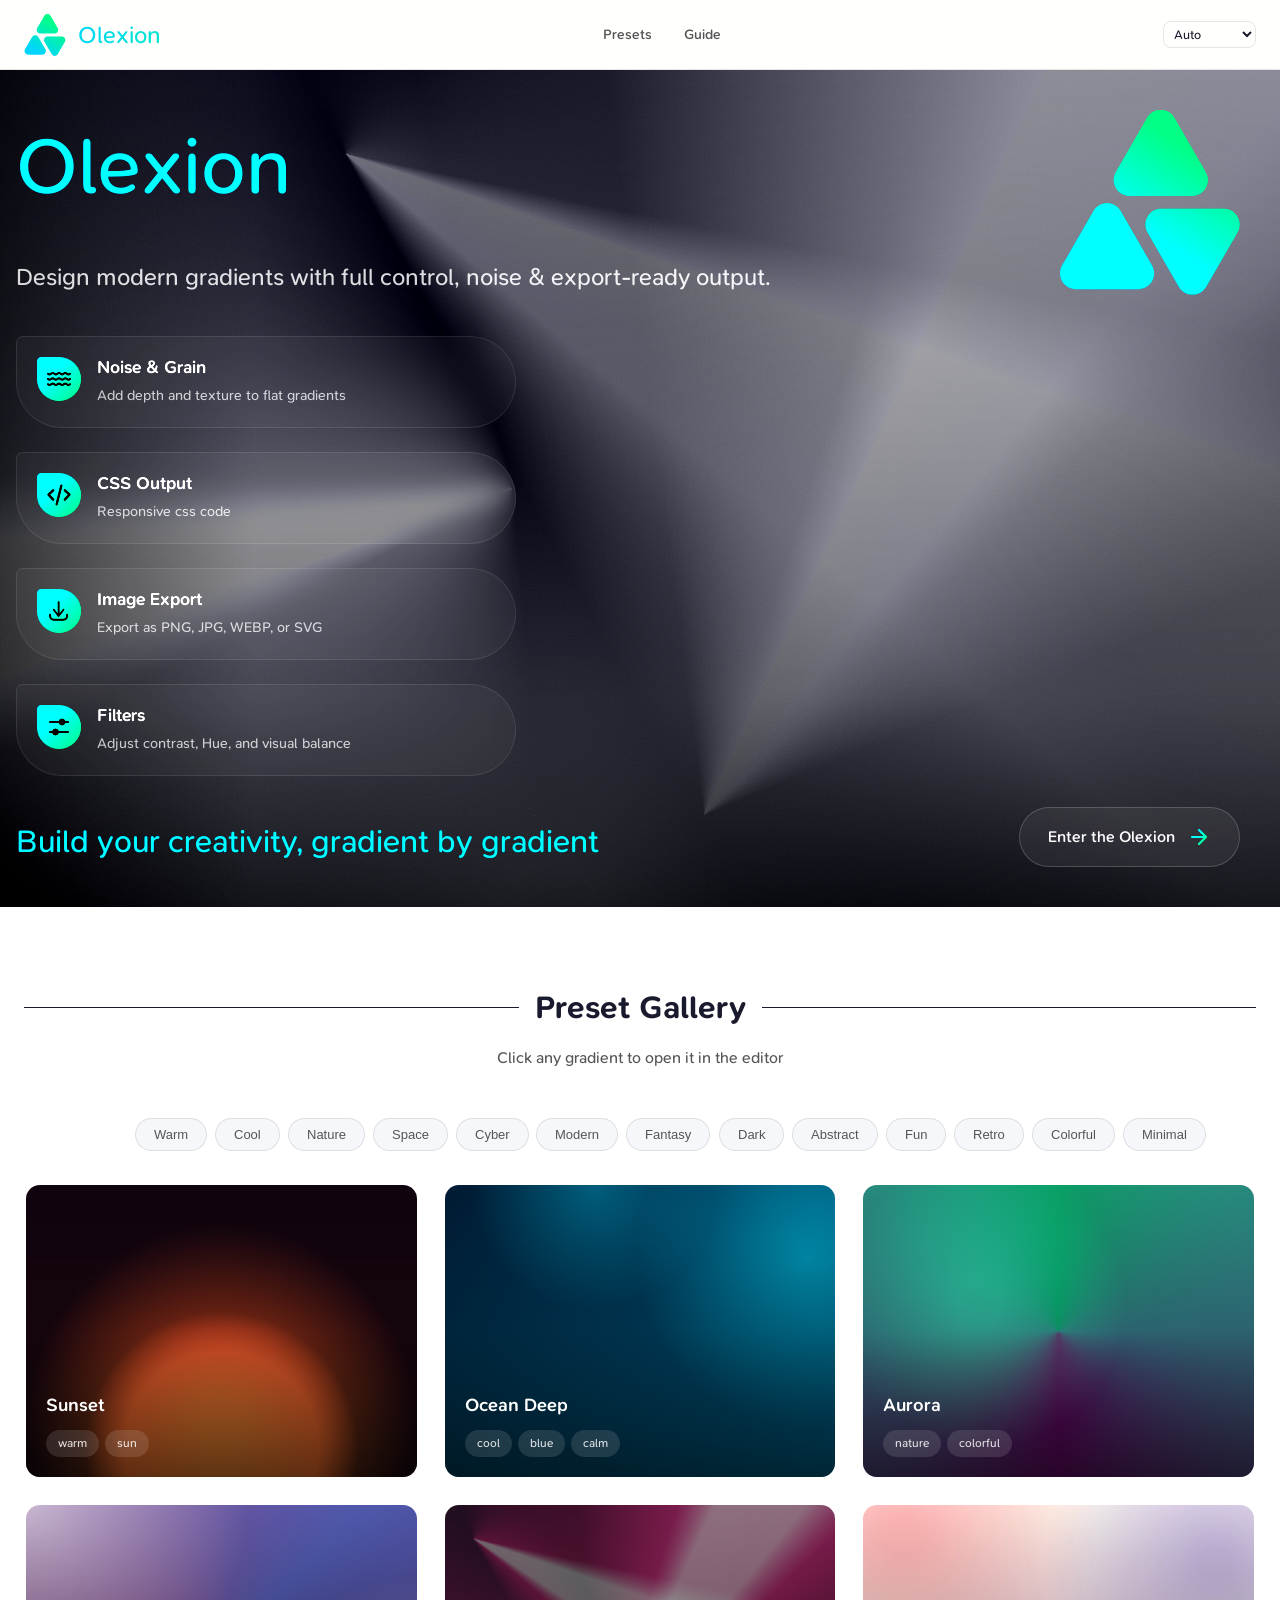
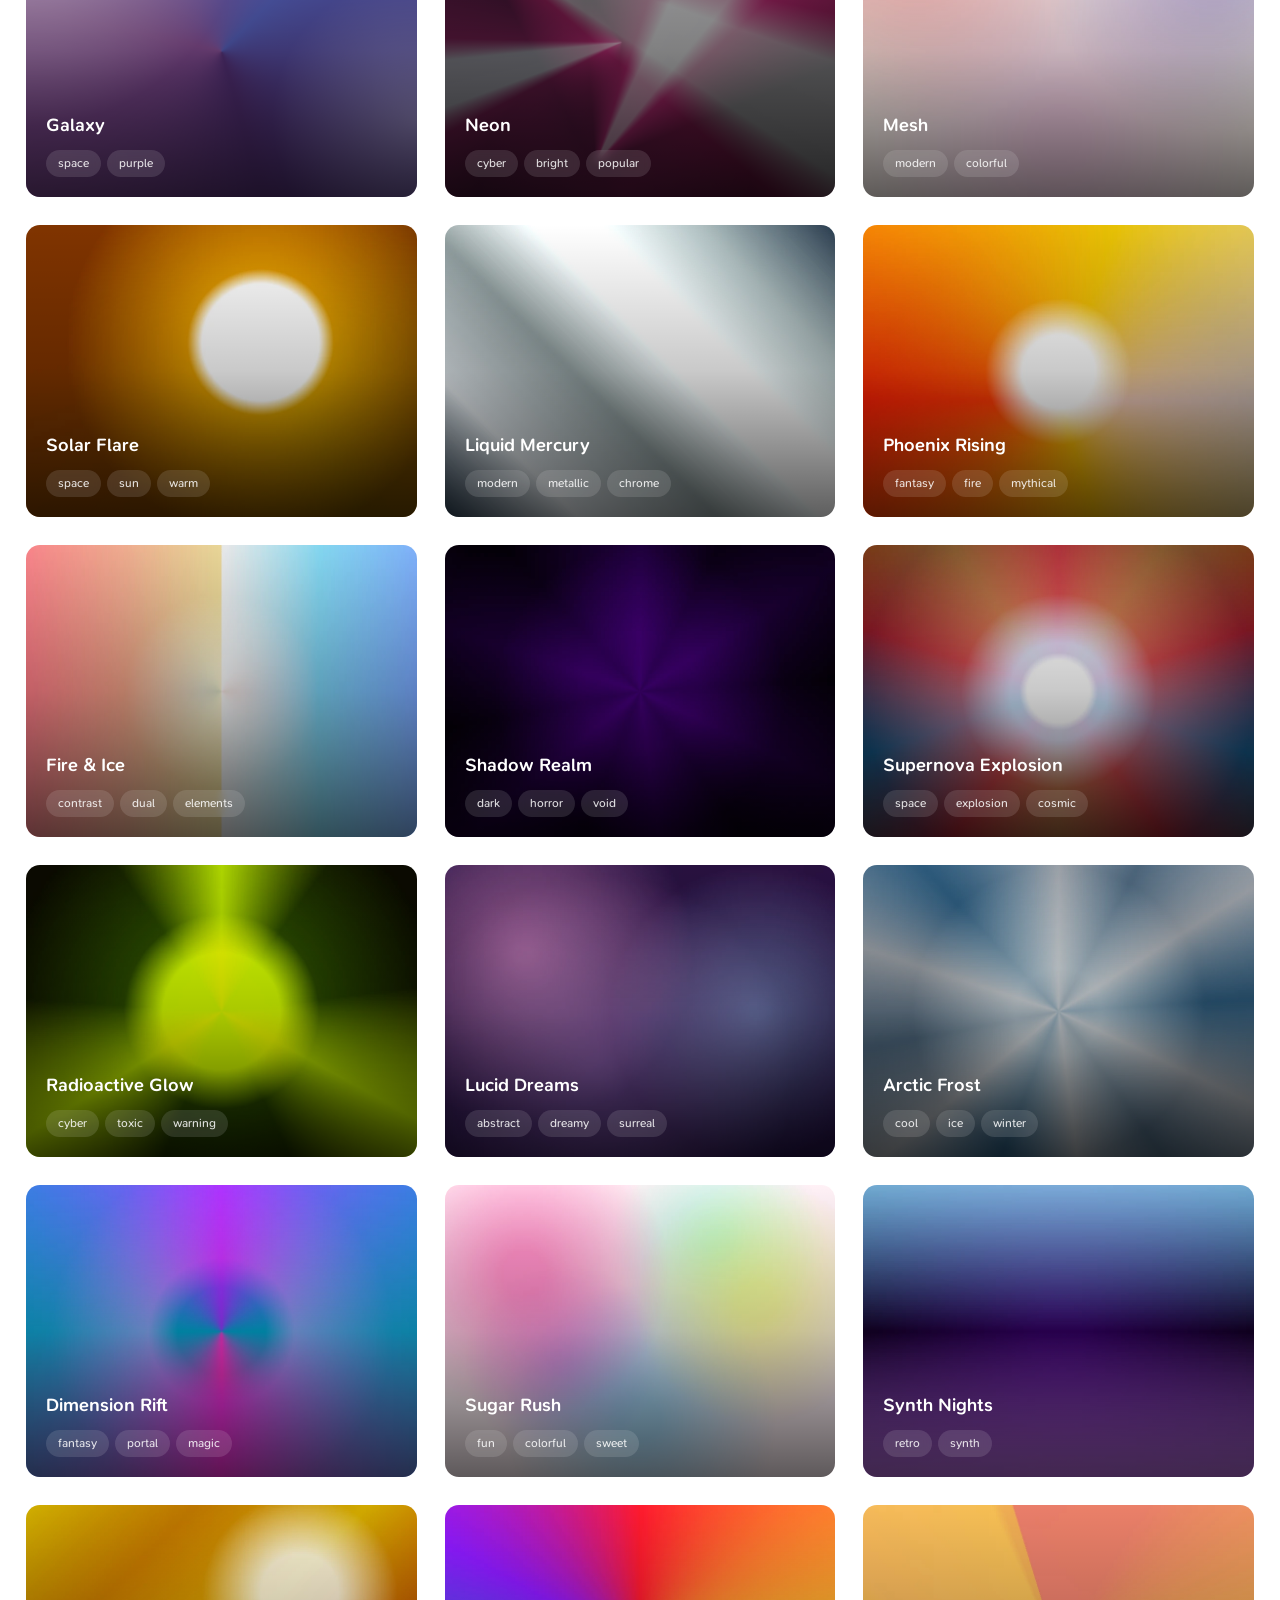
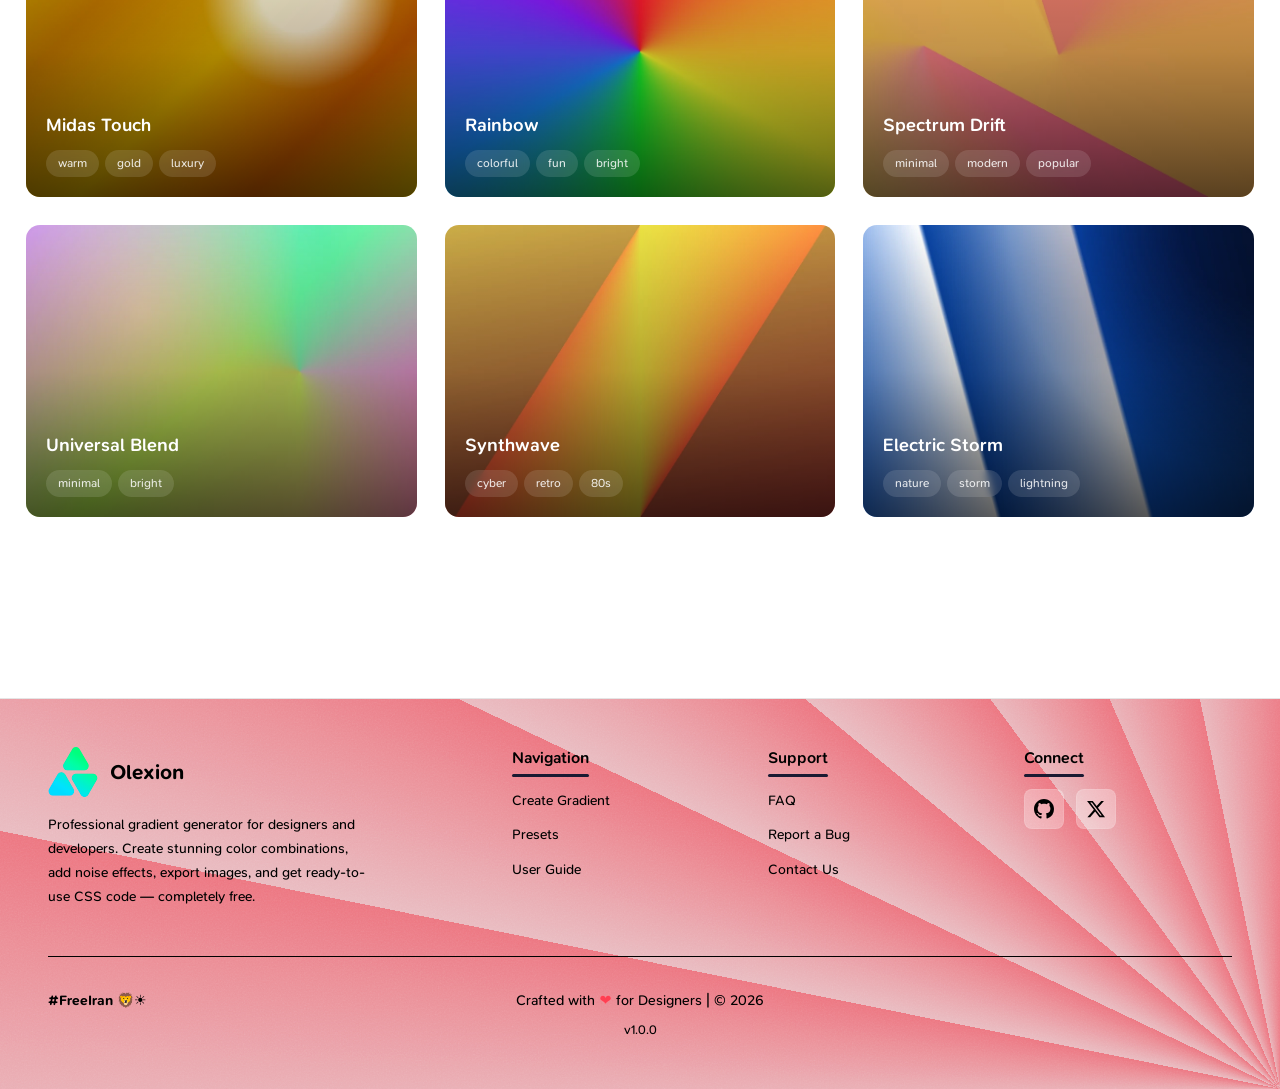
==== index.html @ 5410a249 "inital commit - project setup" ====
<!DOCTYPE html>
<html lang="en">
  <head>
    <meta charset="UTF-8" />
    <meta name="viewport" content="width=device-width, initial-scale=1" />
  
    <!-- Primary Meta -->
    <title>Olexion — Advanced CSS Gradient Generator with Noise & Export</title>
    <meta name="description" content="Create advanced CSS gradients with noise, grain textures and filters. Export to CSS, PNG, JPG or SVG instantly. Free online tool for developers and designers." />
    <meta name="author" content="Olexion" />
    <meta name="robots" content="index, follow, max-image-preview:large" />
    <meta name="application-name" content="Olexion" />
    <meta name="color-scheme" content="dark light" />
    <meta name="referrer" content="strict-origin-when-cross-origin" />
    <meta name="format-detection" content="telephone=no" />
  
    <!-- Canonical -->
    <link rel="canonical" href="https://olexion.com/" />
    <link rel="alternate" hreflang="en" href="https://olexion.com/" />
    <link rel="alternate" hreflang="x-default" href="https://olexion.com/" />
  
    <!-- Open Graph -->
    <meta property="og:type" content="website" />
    <meta property="og:url" content="https://olexion.com/" />
    <meta property="og:title" content="Olexion — Advanced CSS Gradient Generator" />
    <meta property="og:description" content="Generate beautiful gradients with noise and export to CSS or image formats instantly." />
    <meta property="og:image" content="https://olexion.com/og-image.webp" />
    <meta property="og:image:type" content="image/jpeg" />
    <meta property="og:image:width" content="1200" />
    <meta property="og:image:height" content="630" />
    <meta property="og:image:alt" content="Olexion gradient generator preview interface" />
    <meta property="og:site_name" content="Olexion" />
    <meta property="og:locale" content="en_US" />
  
    <!-- Twitter -->
    <meta name="twitter:card" content="summary_large_image" />
    <meta name="twitter:title" content="Olexion — Advanced CSS Gradient Generator" />
    <meta name="twitter:description" content="Free online gradient tool with noise & export options." />
    <meta name="twitter:image" content="https://olexion.com/og-image.webp" />
    <meta name="twitter:image:alt" content="Olexion gradient generator preview interface" />
    <meta name="twitter:site" content="@OlexionHQ" />
    <meta name="twitter:creator" content="@OlexionHQ" />
  
    <!-- Theme / PWA -->
    <meta name="theme-color" content="#1c1c1c" />
    <meta name="mobile-web-app-capable" content="yes" />
    <meta name="apple-mobile-web-app-capable" content="yes" />
    <meta name="apple-mobile-web-app-status-bar-style" content="black-translucent" />
    <meta name="apple-mobile-web-app-title" content="Olexion" />
  
    <!-- Icons -->
    <link rel="icon" type="image/svg+xml" href="./LOGO.svg" />
    <link rel="icon" type="image/png" sizes="32x32" href="./logo-32.png" />
    <link rel="apple-touch-icon" sizes="180x180" href="./logo-180.png">
  
    <!-- Manifest -->
    <link rel="manifest" href="/site.webmanifest" />
  
    <!-- Performance -->
    <link rel="preload" href="./LOGO.svg" as="image" type="image/svg+xml" />
    <link rel="preconnect" href="https://fonts.googleapis.com" />
    <link rel="preconnect" href="https://fonts.gstatic.com" crossorigin />
  
    <!-- Styles -->
    <link rel="stylesheet" href="./css/index.css" />
    <link rel="stylesheet" href="./css/style.css" />
  
    <!-- ================= Structured Data ================= -->
  
    <!-- WebApplication -->
    <script type="application/ld+json">
    {
      "@context": "https://schema.org",
      "@type": "WebApplication",
      "name": "Olexion",
      "alternateName": "Olexion Gradient Generator",
      "url": "https://olexion.com/",
      "applicationCategory": "DesignApplication",
      "operatingSystem": "Any",
      "browserRequirements": "Requires JavaScript. Works on Chrome, Edge, Firefox, Safari.",
      "description": "Advanced online CSS gradient generator with noise, grain textures and export options.",
      "image": "https://olexion.com/og-image.webp",
      "screenshot": "https://olexion.com/screenshot.jpg",
      "inLanguage": "en",
      "offers": {
        "@type": "Offer",
        "price": "0",
        "priceCurrency": "USD",
        "availability": "https://schema.org/InStock"
      }
    }
    </script>
  
    <!-- Organization -->
    <script type="application/ld+json">
    {
      "@context": "https://schema.org",
      "@type": "Organization",
      "name": "Olexion",
      "url": "https://olexion.com/",
      "logo": "https://olexion.com/LOGO.svg",
      "sameAs": [
        "https://twitter.com/OlexionHQ"
      ]
    }
    </script>
  
  </head>
<body>
  <!-- Header -->
  <header class="header">
    <div class="header-left">
      <a href="./editor.html" class="header-brand">
        <img class="header-logo" src="./LOGO.svg" alt="Olexion Logo" width="48" height="48" />
        <h3 class="header-name">Olexion</h3>
      </a>
    </div>

    <nav class="header-nav">
      <ul class="nav-list">
        <li><a class="nav-link" href="#presets">Presets</a></li>
        <li><a class="nav-link" href="./guide.html">Guide</a></li>
      </ul>
    </nav>

    <div class="header-right">
      <div class="theme-select">
        <select id="themeSelect" aria-label="Theme selector">
          <option value="auto">Auto</option>
          <option value="dark">Dark</option>
          <option value="light">Light</option>
          <option value="deep-dark">Deep Dark</option>
          <option value="midnight">Midnight</option>
        </select>
      </div>
    </div>
  </header>
  <!-- Hero Section -->
  <section class="hero-section" aria-label="Welcome to Olexion">
    <div class="hero-content">
      <div class="hero-header">
        <h2 class="hero-title">Olexion</h2>
        <p class="hero-subtitle">Design modern gradients with full control, noise & export-ready output.</p>
        <img class="hero-logo floating" src="./LOGO.svg" alt="hero logo" aria-hidden="true"/>
      </div>
      <ul class="features-list">
        <li class="feature-item" data-reveal>
          <div class="feature-icon">
            <svg fill="#000000" height="24" width="24" version="1.1" id="Capa_1" xmlns="http://www.w3.org/2000/svg"
              xmlns:xlink="http://www.w3.org/1999/xlink" viewBox="0 0 461.941 461.941" xml:space="preserve">
              <g id="SVGRepo_bgCarrier" stroke-width="0"></g>
              <g id="SVGRepo_tracerCarrier" stroke-linecap="round" stroke-linejoin="round"></g>
              <g id="SVGRepo_iconCarrier">
                <g>
                  <path
                    d="M94.42,143.113c8.82-8.82,23.171-8.82,31.993,0c24.416,24.416,64.145,24.416,88.561,0 c4.273-4.273,9.954-6.626,15.997-6.626s11.724,2.354,15.997,6.626c24.416,24.416,64.145,24.416,88.561,0 c4.273-4.273,9.954-6.626,15.997-6.626s11.724,2.354,15.997,6.626c11.828,11.828,27.554,18.342,44.28,18.342 c16.728,0,32.453-6.514,44.281-18.342c7.811-7.811,7.81-20.474-0.001-28.284c-7.811-7.811-20.474-7.811-28.284,0 c-4.272,4.273-9.953,6.626-15.996,6.626s-11.724-2.354-15.996-6.625c-11.827-11.828-27.554-18.342-44.28-18.343 c-0.002,0,0,0-0.001,0c-16.726,0-32.453,6.515-44.281,18.342c-8.82,8.821-23.174,8.819-31.992,0.001 c-11.827-11.828-27.554-18.342-44.28-18.343c-0.002,0,0,0-0.001,0c-16.726,0-32.453,6.515-44.281,18.342 c-8.82,8.821-23.174,8.82-31.992,0c-24.417-24.417-64.146-24.417-88.562,0c-8.82,8.82-23.172,8.82-31.994,0 c-7.811-7.811-20.474-7.811-28.284,0s-7.81,20.474,0.001,28.284C30.274,167.529,70.002,167.529,94.42,143.113z">
                  </path>
                  <path
                    d="M427.799,216.829c-4.272,4.273-9.953,6.626-15.996,6.626s-11.724-2.354-15.996-6.625 c-11.827-11.828-27.554-18.342-44.28-18.343c-0.002,0,0,0-0.001,0c-16.726,0-32.453,6.515-44.281,18.342 c-8.82,8.821-23.174,8.819-31.992,0.001c-11.827-11.828-27.554-18.342-44.28-18.343c-0.002,0,0,0-0.001,0 c-16.726,0-32.453,6.515-44.281,18.342c-8.82,8.821-23.174,8.82-31.992,0c-24.417-24.417-64.146-24.417-88.562,0 c-8.82,8.82-23.172,8.82-31.994,0c-7.811-7.811-20.474-7.811-28.284,0s-7.81,20.474,0.001,28.284 c24.416,24.416,64.144,24.416,88.562,0c8.82-8.82,23.171-8.82,31.993,0c24.416,24.416,64.145,24.416,88.561,0 c4.273-4.273,9.954-6.626,15.997-6.626s11.724,2.354,15.997,6.626c24.416,24.416,64.145,24.416,88.561,0 c4.273-4.273,9.954-6.626,15.997-6.626s11.724,2.354,15.997,6.626c11.828,11.828,27.554,18.342,44.28,18.342 c16.728,0,32.453-6.514,44.281-18.342c7.811-7.811,7.81-20.474-0.001-28.284C448.272,209.018,435.609,209.018,427.799,216.829z">
                  </path>
                  <path
                    d="M427.799,318.829c-4.272,4.273-9.953,6.626-15.996,6.626s-11.724-2.354-15.996-6.625 c-11.827-11.828-27.554-18.342-44.28-18.343c-0.002,0,0,0-0.001,0c-16.726,0-32.453,6.515-44.281,18.342 c-8.82,8.821-23.174,8.819-31.992,0.001c-11.827-11.828-27.554-18.342-44.28-18.343c-0.002,0,0,0-0.001,0 c-16.726,0-32.453,6.515-44.281,18.342c-8.82,8.82-23.174,8.821-31.992,0c-24.417-24.417-64.146-24.417-88.562,0 c-8.82,8.82-23.172,8.82-31.994,0c-7.811-7.811-20.474-7.811-28.284,0s-7.81,20.474,0.001,28.284 c24.416,24.416,64.144,24.416,88.562,0c8.82-8.82,23.171-8.82,31.993,0c24.416,24.416,64.145,24.416,88.561,0 c4.273-4.273,9.954-6.626,15.997-6.626s11.724,2.354,15.997,6.626c24.416,24.416,64.145,24.416,88.561,0 c4.273-4.273,9.954-6.626,15.997-6.626s11.724,2.354,15.997,6.626c11.828,11.828,27.554,18.342,44.28,18.342 c16.728,0,32.453-6.514,44.281-18.342c7.811-7.811,7.81-20.474-0.001-28.284C448.272,311.018,435.609,311.018,427.799,318.829z">
                  </path>
                </g>
              </g>
            </svg>
          </div>
          <div class="feature-content">
            <h3>Noise & Grain</h3>
            <p>Add depth and texture to flat gradients</p>
          </div>
        </li>
        <li class="feature-item" data-reveal>
          <div class="feature-icon">
            <svg width="28" height="28" viewBox="0 0 24 24" fill="none" xmlns="http://www.w3.org/2000/svg">
              <g id="SVGRepo_bgCarrier" stroke-width="0"></g>
              <g id="SVGRepo_tracerCarrier" stroke-linecap="round" stroke-linejoin="round"></g>
              <g id="SVGRepo_iconCarrier">
                <path d="M7 8L3 11.6923L7 16M17 8L21 11.6923L17 16M14 4L10 20" stroke="#000000" stroke-width="2"
                  stroke-linecap="round" stroke-linejoin="round"></path>
              </g>
            </svg>
          </div>
          <div class="feature-content">
            <h3>CSS Output</h3>
            <p>Responsive css code</p>
          </div>
        </li>
        <li class="feature-item" data-reveal>
          <div class="feature-icon">
            <svg width="30" height="30" viewBox="0 0 24 24" fill="none" xmlns="http://www.w3.org/2000/svg">
              <g id="SVGRepo_bgCarrier" stroke-width="0"></g>
              <g id="SVGRepo_tracerCarrier" stroke-linecap="round" stroke-linejoin="round"></g>
              <g id="SVGRepo_iconCarrier">
                <path
                  d="M5.625 15C5.625 14.5858 5.28921 14.25 4.875 14.25C4.46079 14.25 4.125 14.5858 4.125 15H5.625ZM4.875 16H4.125H4.875ZM19.275 15C19.275 14.5858 18.9392 14.25 18.525 14.25C18.1108 14.25 17.775 14.5858 17.775 15H19.275ZM11.1086 15.5387C10.8539 15.8653 10.9121 16.3366 11.2387 16.5914C11.5653 16.8461 12.0366 16.7879 12.2914 16.4613L11.1086 15.5387ZM16.1914 11.4613C16.4461 11.1347 16.3879 10.6634 16.0613 10.4086C15.7347 10.1539 15.2634 10.2121 15.0086 10.5387L16.1914 11.4613ZM11.1086 16.4613C11.3634 16.7879 11.8347 16.8461 12.1613 16.5914C12.4879 16.3366 12.5461 15.8653 12.2914 15.5387L11.1086 16.4613ZM8.39138 10.5387C8.13662 10.2121 7.66533 10.1539 7.33873 10.4086C7.01212 10.6634 6.95387 11.1347 7.20862 11.4613L8.39138 10.5387ZM10.95 16C10.95 16.4142 11.2858 16.75 11.7 16.75C12.1142 16.75 12.45 16.4142 12.45 16H10.95ZM12.45 5C12.45 4.58579 12.1142 4.25 11.7 4.25C11.2858 4.25 10.95 4.58579 10.95 5H12.45ZM4.125 15V16H5.625V15H4.125ZM4.125 16C4.125 18.0531 5.75257 19.75 7.8 19.75V18.25C6.61657 18.25 5.625 17.2607 5.625 16H4.125ZM7.8 19.75H15.6V18.25H7.8V19.75ZM15.6 19.75C17.6474 19.75 19.275 18.0531 19.275 16H17.775C17.775 17.2607 16.7834 18.25 15.6 18.25V19.75ZM19.275 16V15H17.775V16H19.275ZM12.2914 16.4613L16.1914 11.4613L15.0086 10.5387L11.1086 15.5387L12.2914 16.4613ZM12.2914 15.5387L8.39138 10.5387L7.20862 11.4613L11.1086 16.4613L12.2914 15.5387ZM12.45 16V5H10.95V16H12.45Z"
                  fill="#000000"></path>
              </g>
            </svg>
          </div>
          <div class="feature-content">
            <h3>Image Export</h3>
            <p>Export as PNG, JPG, WEBP, or SVG</p>
          </div>
        </li>
        <li class="feature-item" data-reveal>
          <div class="feature-icon">
            <svg width="24" height="24" viewBox="0 0 24 24" fill="none" xmlns="http://www.w3.org/2000/svg">
              <g id="SVGRepo_bgCarrier" stroke-width="0"></g>
              <g id="SVGRepo_tracerCarrier" stroke-linecap="round" stroke-linejoin="round"></g>
              <g id="SVGRepo_iconCarrier">
                <path fill-rule="evenodd" clip-rule="evenodd"
                  d="M15 10.5A3.502 3.502 0 0 0 18.355 8H21a1 1 0 1 0 0-2h-2.645a3.502 3.502 0 0 0-6.71 0H3a1 1 0 0 0 0 2h8.645A3.502 3.502 0 0 0 15 10.5zM3 16a1 1 0 1 0 0 2h2.145a3.502 3.502 0 0 0 6.71 0H21a1 1 0 1 0 0-2h-9.145a3.502 3.502 0 0 0-6.71 0H3z"
                  fill="#000000"></path>
              </g>
            </svg>
          </div>
          <div class="feature-content">
            <h3>Filters</h3>
            <p>Adjust contrast, Hue, and visual balance</p>
          </div>
        </li>
      </ul>
      <p class="hero-tagline">Build your creativity, gradient by gradient</p>
    </div>
    <a href="./editor.html" class="btn-enter-editor">
      <span>Enter the Olexion</span>
      <svg class="icon-arrow" width="24" height="24" viewBox="0 0 24 24" fill="none">
        <defs>
          <linearGradient id="arrowGradient" x1="0%" y1="0%" x2="100%" y2="100%">
            <stop offset="0%" stop-color="#00d4ff" />
            <stop offset="100%" stop-color="#00ff88" />
          </linearGradient>
        </defs>
        <path d="M5 12h14M12 5l7 7-7 7" stroke="url(#arrowGradient)" stroke-width="2" stroke-linecap="round"
          stroke-linejoin="round" />
      </svg>
    </a>
  </section>
  <!-- Main Content -->
  <main class="main" id="main-content">
    <!-- Presets Section -->
    <section class="section presets-section" id="presets">
      <header class="section-header">
        <h2 class="section-title">
          <span class="title-decoration"></span>
          Preset Gallery
          <span class="title-decoration"></span>
        </h2>
        <p class="section-description">Click any gradient to open it in the editor</p>
      </header>
      <div class="filters" id="filters"></div>
      <div class="presets-grid" id="presetsGrid" role="list">
        <div class="loading" role="status" aria-live="polite">
          <div class="spinner" aria-hidden="true"></div>
          <p>Loading presets...</p>
        </div>
      </div>
    </section>

    <!-- Tutorial Section -->
    <!-- <section class="section tutorial-section">
      <header class="section-header">
        <h2 class="section-title">
          <span class="title-decoration"></span>
          Quick Tutorial
          <span class="title-decoration"></span>
        </h2>
      </header>

      <div class="tutorial-content">
        <div class="video-wrapper">
          <video autoplay loop muted playsinline poster="./tutorial-poster.jpg">
            <source src="./20260106_232048.mp4" type="video/mp4">
            <p>Your browser doesn't support HTML5 video.</p>
          </video>
        </div>

        <a class="btn-guide" href="./guide.html">
          <span>Continue to full guide</span>
          <svg width="20" height="20" viewBox="0 0 24 24" fill="none" stroke="currentColor" stroke-width="2">
            <path d="M5 12h14M12 5l7 7-7 7" />
          </svg>
        </a>
      </div> -->
    </section>
  </main>

  <!-- Footer -->
  <footer class="site-footer">
    <div class="footer-noise" aria-hidden="true"></div>

    <div class="container">
      <div class="footer-content">
        <!-- Brand -->
        <div class="footer-brand">
          <div class="footer-logo-wrapper">
            <img class="footer-logo" src="./LOGO.svg" alt="footer logo" width="60" height="60">
            <span class="footer-brand-name">Olexion</span>
          </div>
          <p class="footer-description">
            Professional gradient generator for designers and developers. 
            Create stunning color combinations, add noise effects, export images, and get ready-to-use CSS code — completely free.
          </p>
        </div>
        <!-- Links -->
        <nav class="footer-nav" aria-label="Footer navigation">
          <div class="footer-column">
            <h4>Navigation</h4>
            <ul>
              <li><a href="./editor.html">Create Gradient</a></li>
              <li><a href="#presets">Presets</a></li>
              <li><a href="./guide.html">User Guide</a></li>
            </ul>
          </div>

          <div class="footer-column">
            <h4>Support</h4>
            <ul>
              <li><a href="./guide.html#FAQ">FAQ</a></li>
              <li><a
                  href="mailto:support@olexion.com?subject=Bug Report - Olexion&body=Please describe the issue:%0A%0A%0ABrowser:%0ADevice:%0A">
                  Report a Bug
                </a></li>
              <li><a href="mailto:info@olexion.com">Contact Us</a></li>
            </ul>
          </div>

          <div class="footer-column">
            <h4>Connect</h4>
            <div class="social-links">
              <a href="https://github.com/mahanfazli/Olexion" aria-label="GitHub" class="social-link">
                <svg width="20" height="20" viewBox="0 0 24 24" fill="currentColor">
                  <path
                    d="M12 0C5.37 0 0 5.37 0 12c0 5.31 3.435 9.795 8.205 11.385.6.105.825-.255.825-.57 0-.285-.015-1.23-.015-2.235-3.015.555-3.795-.735-4.035-1.41-.135-.345-.72-1.41-1.23-1.695-.42-.225-1.02-.78-.015-.795.945-.015 1.62.87 1.845 1.23 1.08 1.815 2.805 1.305 3.495.99.105-.78.42-1.305.765-1.605-2.67-.3-5.46-1.335-5.46-5.925 0-1.305.465-2.385 1.23-3.225-.12-.3-.54-1.53.12-3.18 0 0 1.005-.315 3.3 1.23.96-.27 1.98-.405 3-.405s2.04.135 3 .405c2.295-1.56 3.3-1.23 3.3-1.23.66 1.65.24 2.88.12 3.18.765.84 1.23 1.905 1.23 3.225 0 4.605-2.805 5.625-5.475 5.925.435.375.81 1.095.81 2.22 0 1.605-.015 2.895-.015 3.3 0 .315.225.69.825.57A12.02 12.02 0 0024 12c0-6.63-5.37-12-12-12z" />
                </svg>
              </a>
              <a href="https://twitter.com/OlexionHQ" target="_blank" rel="noopener" aria-label="Twitter"
                class="social-link">
                <svg width="20" height="20" viewBox="0 0 24 24" fill="currentColor">
                  <path
                    d="M18.244 2.25h3.308l-7.227 8.26 8.502 11.24H16.17l-5.214-6.817L4.99 21.75H1.68l7.73-8.835L1.254 2.25H8.08l4.713 6.231zm-1.161 17.52h1.833L7.084 4.126H5.117z" />
                </svg>
              </a>
              <!-- <a href="#" aria-label="Instagram" class="social-link">
                <svg width="20" height="20" viewBox="0 0 24 24" fill="currentColor">
                  <path
                    d="M12 2.163c3.204 0 3.584.012 4.85.07 3.252.148 4.771 1.691 4.919 4.919.058 1.265.069 1.645.069 4.849 0 3.205-.012 3.584-.069 4.849-.149 3.225-1.664 4.771-4.919 4.919-1.266.058-1.644.07-4.85.07-3.204 0-3.584-.012-4.849-.07-3.26-.149-4.771-1.699-4.919-4.92-.058-1.265-.07-1.644-.07-4.849 0-3.204.013-3.583.07-4.849.149-3.227 1.664-4.771 4.919-4.919 1.266-.057 1.645-.069 4.849-.069zM12 0C8.741 0 8.333.014 7.053.072 2.695.272.273 2.69.073 7.052.014 8.333 0 8.741 0 12c0 3.259.014 3.668.072 4.948.2 4.358 2.618 6.78 6.98 6.98C8.333 23.986 8.741 24 12 24c3.259 0 3.668-.014 4.948-.072 4.354-.2 6.782-2.618 6.979-6.98.059-1.28.073-1.689.073-4.948 0-3.259-.014-3.667-.072-4.947-.196-4.354-2.617-6.78-6.979-6.98C15.668.014 15.259 0 12 0zm0 5.838a6.162 6.162 0 100 12.324 6.162 6.162 0 000-12.324zM12 16a4 4 0 110-8 4 4 0 010 8zm6.406-11.845a1.44 1.44 0 100 2.881 1.44 1.44 0 000-2.881z" />
                </svg>
              </a> -->
            </div>
          </div>
        </nav>
      </div>
      <div class="footer-bottom">
        <div class="footer-message">
          <p><strong>#FreeIran</strong> 🦁☀️</p>
        </div>
        <p class="footer-copyright">
          Crafted with <span class="heart">❤️</span> for Designers | © 2026
        </p>
        <p class="footer-version">v1.0.0</p>
      </div>
    </div>
  </footer>
  <!-- SVG Filters -->
  <svg width="0" height="0" style="position:absolute">
    <filter id="noiseFilter" x="0%" y="0%" width="100%" height="100%" filterUnits="objectBoundingBox">
      <feTurbulence type="fractalNoise" baseFrequency="0.65" numOctaves="4" stitchTiles="stitch" result="noise" />
      <feColorMatrix type="saturate" values="0" in="noise" result="bwNoise" />
      <feBlend in="SourceGraphic" in2="bwNoise" mode="color-burn" />
    </filter>
  </svg>
  <script src="./js/script.js"></script>
  <script src="./js/index.js"></script>
</body>

</html>
---- css/index.css ----
/* ========================================
   HEADER
======================================== */
.header {
  position: sticky;
  top: 0;
  z-index: var(--z-header);
  height: var(--header-height);
  background: var(--bg-transparent);
  backdrop-filter: blur(16px);
  -webkit-backdrop-filter: blur(16px);
  border-bottom: 1px solid var(--border);
  display: flex;
  align-items: center;
  justify-content: space-between;
  padding: 0 24px;
}

.header-left,
.header-right {
  display: flex;
  align-items: center;
  gap: 16px;
}

.header-brand {
  display: flex;
  align-items: center;
  gap: 12px;
}

.header-logo {
  width: 42px;
  height: 42px;
}

.header-name {
  font-size: 1.5rem;
  line-height: 3rem;
  font-weight: normal;
  background: var(--accent-gradient);
  background-size: 200% 200%;
  -webkit-background-clip: text;
  background-clip: text;
  color: transparent;
  animation: gradient-shift 4s ease infinite;
}

.nav-list {
  display: flex;
  gap: 32px;
  list-style: none;
}

.nav-link {
  position: relative;
  font-size: 14px;
  font-weight: 500;
  color: var(--text-secondary);
  padding: 8px 0;
  transition: color var(--transition-fast);
}

.nav-link::after {
  content: '';
  position: absolute;
  bottom: 0;
  left: 0;
  width: 0;
  height: 2px;
  background: var(--accent-gradient);
  transition: width var(--transition-normal);
}

.nav-link:hover {
  color: var(--text-primary);
}

.nav-link:hover::after {
  width: 100%;
}

/* ========================================
   HERO SECTION
======================================== */
@property --rx {
  syntax: '<percentage>';
  inherits: false;
  initial-value: 43%;
}

@property --ry {
  syntax: '<percentage>';
  inherits: false;
  initial-value: 100%;
}

@property --a1 {
  syntax: '<angle>';
  inherits: false;
  initial-value: 212deg;
}

@property --a2 {
  syntax: '<angle>';
  inherits: false;
  initial-value: 77deg;
}

@property --a3 {
  syntax: '<angle>';
  inherits: false;
  initial-value: 296deg;
}

@property --b {
  syntax: '<number>';
  inherits: false;
  initial-value: 1.04;
}
.hero-section {
  height: 93dvh;
  background-color: rgba(10, 10, 20, 1);
  background-image:
    radial-gradient(50% 70% at var(--rx) var(--ry),
      rgba(0, 212, 255, 0.7) 0%,
      rgba(0, 212, 255, 0.7) 7%,
      rgba(0, 212, 255, 0) 100%),
    conic-gradient(from var(--a1) at 55% 89%,
      rgba(255, 0, 0, 0) 39%,
      rgba(0, 212, 255, 0.6) 46%,
      rgba(255, 255, 255, 0.4) 48%,
      rgba(249, 249, 249, 0.4) 52%,
      rgba(0, 255, 136, 0.6) 54%,
      rgba(255, 0, 0, 0) 60%),
    conic-gradient(from var(--a2) at 40% 50%,
      rgba(255, 0, 0, 0) 27%,
      rgba(0, 212, 255, 0.7) 46%,
      rgba(255, 255, 255, 0.64) 48%,
      rgba(255, 255, 255, 0.64) 52%,
      rgba(0, 212, 255, 0.7) 54%,
      rgba(255, 0, 0, 0) 75%),
    conic-gradient(from var(--a3) at 27% 10%,
      rgba(255, 0, 0, 0) 10%,
      rgba(0, 255, 136, 0.29) 46%,
      rgba(255, 255, 255, 0.4) 48%,
      rgba(249, 249, 249, 0.4) 52%,
      rgba(0, 255, 136, 0.61) 54%,
      rgba(255, 0, 0, 0) 60%);

  background-blend-mode: luminosity;
  filter: brightness(var(--b)) contrast(130%) saturate(129%);

  animation:
    moveGradients 25s ease-in-out infinite,
    pulseLight 6s ease-in-out infinite alternate;

}

@keyframes moveGradients {
  0% {
    --rx: 43%;
    --ry: 100%;
    --a1: 212deg;
    --a2: 77deg;
    --a3: 296deg;
  }

  25% {
    --rx: 44%;
    --ry: 99%;
    --a1: 262deg;
    --a2: 127deg;
    --a3: 336deg;
  }

  50% {
    --rx: 45%;
    --ry: 98%;
    --a1: 312deg;
    --a2: 177deg;
    --a3: 376deg;
  }

  75% {
    --rx: 44%;
    --ry: 99%;
    --a1: 262deg;
    --a2: 127deg;
    --a3: 336deg;
  }

  100% {
    --rx: 43%;
    --ry: 100%;
    --a1: 212deg;
    --a2: 77deg;
    --a3: 296deg;
  }
}

@keyframes pulseLight {
  0% {
    --b: 1.04;
  }

  50% {
    --b: 1.12;
  }

  100% {
    --b: 1.04;
  }
}

.hero-section::after {
  content: '';
  position: absolute;
  top: 0;
  left: 0;
  width: 100%;
  height: 100%;
  pointer-events: none;
  opacity: 0.15;
  filter: url(#noiseFilter);
  mix-blend-mode: soft-light;
}

.hero-section::before {
  content: '';
  position: absolute;
  top: 0;
  left: 0;
  width: 100%;
  height: 100%;
  pointer-events: none;
  background: linear-gradient(to top, rgba(0, 0, 0, 0.6) 0%, rgba(0, 0, 0, 0.3) 25%, transparent 100%), linear-gradient(90deg, rgba(0, 0, 0, 0.5) 0%, transparent 20%);
}

.hero-content {
  position: relative;
  z-index: 2;
  max-width: var(--container-max);
  margin: 0 auto;
  width: 100%;
  padding: 1rem;
}

.hero-header {
  margin-bottom: 40px;
}

.hero-title {
  font-size: 5rem;
  line-height: 10rem;
  font-weight: normal;
  background: var(--accent-gradient);
  background-size: 200% 200%;
  -webkit-background-clip: text;
  background-clip: text;
  color: transparent;
  animation: gradient-shift 4s ease infinite;
  margin-bottom: 12px;
}

.hero-subtitle {
  font-size: 1.5rem;
  color: rgba(255, 255, 255, 0.7);
  font-weight: 400;
}

@keyframes gradient-shift {
  0%, 100% { background-position: 0% 50%; }
  50% { background-position: 100% 50%; }
}

.hero-logo {
  position: absolute;
  top: 40px;
  right: 40px;
  width: clamp(100px, 15vw, 180px);
  height: auto;
}

.floating {
  animation: float 6s ease-in-out infinite;
}

@keyframes float {
  0%, 100% { transform: translateY(0) rotate(0deg); }
  25% { transform: translateY(-10px) rotate(-2deg); }
  75% { transform: translateY(8px) rotate(2deg); }
}

.features-list {
  list-style: none;
  display: grid;
  gap: 24px;
  max-width: 500px;
  margin: 40px 0;
}

.feature-item {
  display: flex;
  align-items: flex-start;
  gap: 16px;
  padding: 20px;
  background: rgba(255, 255, 255, 0.03);
  border: 1px solid rgba(255, 255, 255, 0.08);
  border-radius: 140px 999px 999px 999px;
  backdrop-filter: blur(10px);

}

.feature-icon {
  flex-shrink: 0;
  width: 44px;
  height: 44px;
  display: flex;
  align-items: center;
  justify-content: center;
  background: var(--accent-gradient);
  border-radius: 200px 999px 999px 999px;
}

.feature-icon svg {
  color: #000;
}

.feature-content h3 {
  font-size: 1.1rem;
  margin-bottom: 4px;
  color: #fff;
}

.feature-content p {
  font-size: 0.9rem;
  color: rgba(255, 255, 255, 0.6);
}

.hero-tagline {
  font-size: clamp(1.2rem, 3vw, 2rem);
  background: var(--accent-gradient);
  background-size: 200% 200%;
  -webkit-background-clip: text;
  background-clip: text;
  color: transparent;
  animation: gradient-shift 4s ease infinite;
  margin-top: 40px;
}

.btn-enter-editor {
  position: absolute;
  bottom: 40px;
  right: 40px;
  display: flex;
  align-items: center;
  gap: 12px;
  padding: 16px 28px;
  background: rgba(255, 255, 255, 0.05);
  border: 1px solid rgba(255, 255, 255, 0.15);
  border-radius: var(--radius-full);
  color: rgba(255, 255, 255, 0.8);
  font-size: 1rem;
  font-weight: 500;
  backdrop-filter: blur(10px);
  transition: all var(--transition-normal);
  z-index: 3;
}

.btn-enter-editor:hover {
  background: rgba(255, 255, 255, 0.1);
  border-color: var(--accent-gradient);
  color: #fff;
  transform: translateX(-5px);
}

.btn-enter-editor .icon-arrow {
  transition: transform var(--transition-normal);
}

.btn-enter-editor:hover .icon-arrow {
  transform: translateX(5px);
}

.sweep-active {
  animation: sweep 2.8s linear forwards;
}

@keyframes sweep {
  0% {
    background-position: -150% 0;
    text-shadow: none;
  }

  35% {
    text-shadow:
      0 0 6px rgba(255, 255, 255, 0.4),
      0 0 14px rgba(255, 255, 255, 0.3);
  }

  50% {
    background-position: 0% 0;
    text-shadow:
      0 0 10px rgba(255, 255, 255, 0.9),
      0 0 25px rgba(255, 255, 255, 0.8),
      0 0 45px rgba(255, 255, 255, 0.6);
  }

  65% {
    text-shadow:
      0 0 6px rgba(255, 255, 255, 0.4),
      0 0 14px rgba(255, 255, 255, 0.3);
  }

  100% {
    background-position: 150% 0;
    text-shadow: none;
  }
}
/* ========================================
   MAIN CONTENT
======================================== */
.main {
  max-width: var(--container-max);
  margin: 0 auto;
  padding: 80px 24px;
}

.section {
  margin-bottom: 100px;
}

.section-header {
  text-align: center;
  margin-bottom: 48px;
}

.section-title {
  display: flex;
  align-items: center;
  justify-content: center;
  gap: 16px;
  font-size: 32px;
  font-weight: 700;
  margin-bottom: 16px;
  width: 100%;
}

.title-decoration {
  flex: 1;
  height: 1px;
  background: var(--text-primary, #000);
}

.section-description {
  margin-top: 12px;
  color: var(--text-secondary);
  font-size: 1rem;
}

/* ========================================
   PRESETS 
======================================== */

.presets-section {
  scroll-margin-top: 100px;
}

.filters {
  display: flex;
  justify-content: center;
  gap: 8px;
  margin-bottom: 32px;
  flex-wrap: wrap;
}

.filter-btn {
  padding: 8px 18px;
  background: var(--bg-secondary);
  border: 1px solid var(--border);
  border-radius: 20px;
  color: var(--text-secondary);
  font-size: 13px;
  cursor: pointer;
  transition: all 0.2s;
}

.filter-btn:hover {
  background: rgba(255, 255, 255, 0.1);
  color: var(--text);
}

.filter-btn.active {
  background: var(--accent);
  border-color: var(--accent);
  color: white;
}

.presets-grid {
  display: grid;
  grid-template-columns: repeat(auto-fill, minmax(300px, 1fr));
  gap: 24px;
}

.loading {
  grid-column: 1 / -1;
  display: flex;
  flex-direction: column;
  align-items: center;
  padding: 80px 20px;
  color: var(--text-secondary);
}

.spinner {
  width: 48px;
  height: 48px;
  border: 3px solid var(--border);
  border-top-color: var(--accent-gradient);
  border-radius: 50%;
  animation: spin 0.8s linear infinite;
  margin-bottom: 16px;
}

@keyframes spin {
  to { transform: rotate(360deg); }
}

.preset-card {
  position: relative;
  aspect-ratio: 4/3;
  border-radius: var(--radius-lg);
  overflow: hidden;
  cursor: pointer;
  border: 2px solid transparent;
  transition: 
    transform var(--transition-normal),
    box-shadow var(--transition-normal),
    border-color var(--transition-normal);
}

.preset-card:hover {
  transform: translateY(-8px) scale(1.02);
  box-shadow: var(--shadow-elevated);
  border-color: var(--accent-gradient);
}

.preset-card:active {
  transform: scale(0.98);
}

.preset-card-img {
  position: absolute;
  inset: 0;
  width: 100%;
  height: 100%;
  object-fit: cover;
  transition: transform var(--transition-slow);
}

.preset-card:hover .preset-card-img {
  transform: scale(1.08);
}

.preset-card-overlay {
  position: absolute;
  inset: 0;
  background: linear-gradient(
    to top,
    rgba(0, 0, 0, 0.9) 0%,
    rgba(0, 0, 0, 0.3) 50%,
    transparent 100%
  );
  opacity: 0.7;
  transition: opacity var(--transition-normal);
}

.preset-card:hover .preset-card-overlay {
  opacity: 1;
}

.preset-card-info {
  position: absolute;
  bottom: 0;
  left: 0;
  right: 0;
  padding: 20px;
  z-index: 2;
}

.preset-card-name {
  font-size: 1.15rem;
  font-weight: 600;
  color: #fff;
  margin-bottom: 10px;
}

.preset-card-tags {
  display: flex;
  flex-wrap: wrap;
  gap: 6px;
}

.preset-tag {
  font-size: 0.75rem;
  padding: 4px 12px;
  background: rgba(255, 255, 255, 0.12);
  border-radius: var(--radius-full);
  color: rgba(255, 255, 255, 0.85);
  backdrop-filter: blur(4px);
}

/* ========================================
   TUTORIAL SECTION
======================================== */
.tutorial-content {
  display: flex;
  flex-direction: column;
  align-items: center;
  gap: 32px;
}

.video-wrapper {
  width: 100%;
  max-width: 900px;
  border-radius: var(--radius-lg);
  overflow: hidden;
  box-shadow: var(--shadow-elevated);
}

.video-wrapper video {
  width: 100%;
  height: auto;
  display: block;
}

.btn-guide {
  display: inline-flex;
  align-items: center;
  gap: 10px;
  padding: 14px 28px;
  background: var(--bg-secondary);
  border: 1px solid var(--border);
  border-radius: var(--radius-full);
  color: var(--text-primary);
  font-weight: 500;
  transition: all var(--transition-normal);
}

.btn-guide:hover {
  background: var(--hover);
  border-color: var(--text-primary);
  transform: translateX(5px);
}

.btn-guide svg {
  transition: transform var(--transition-normal);
}

.btn-guide:hover svg {
  transform: translateX(4px);
}

/* ========================================
   FOOTER
======================================== */
/* تعریف Custom Properties */
@property --angle1 {
  syntax: '<angle>';
  inherits: false;
  initial-value: 267deg;
}

@property --angle2 {
  syntax: '<angle>';
  inherits: false;
  initial-value: 281deg;
}

@property --angle3 {
  syntax: '<angle>';
  inherits: false;
  initial-value: 295deg;
}

@property --angle4 {
  syntax: '<angle>';
  inherits: false;
  initial-value: 309deg;
}

@property --angle5 {
  syntax: '<angle>';
  inherits: false;
  initial-value: 322deg;
}

@property --angle6 {
  syntax: '<angle>';
  inherits: false;
  initial-value: 334deg;
}

@property --angle7 {
  syntax: '<angle>';
  inherits: false;
  initial-value: 347deg;
}

/* استایل اصلی با انیمیشن */
.site-footer {
  outline: 1px solid var(--border);
  padding: 48px;
  position: relative;
  background-color: #ffffff;
  background-image:
    conic-gradient(from var(--angle1) at 100% 100%, 
      rgba(227, 191, 195, 1.00) 0%, 
      rgba(221, 122, 131, 1.00) 4%, 
      rgba(143, 251, 200, 0.00) 4%),
    conic-gradient(from var(--angle2) at 100% 100%, 
      rgba(227, 191, 195, 1.00) 0%, 
      rgba(221, 122, 131, 1.00) 4%, 
      rgba(255, 102, 0, 0.00) 4%),
    conic-gradient(from var(--angle3) at 100% 100%, 
     rgba(227, 191, 195, 1.00) 0%, 
      rgba(221, 122, 131, 1.00) 4%, 
      rgba(255, 102, 0, 0.00) 4%),
    conic-gradient(from var(--angle4) at 100% 100%, 
     rgba(227, 191, 195, 1.00) 0%, 
      rgba(221, 122, 131, 1.00) 4%, 
      rgba(255, 102, 0, 0.00) 4%),
    conic-gradient(from var(--angle5) at 100% 100%, 
     rgba(227, 191, 195, 1.00) 0%, 
      rgba(221, 122, 131, 1.00) 4%, 
      rgba(255, 102, 0, 0.00) 4%),
    conic-gradient(from var(--angle6) at 100% 100%, 
     rgba(227, 191, 195, 1.00) 0%, 
      rgba(221, 122, 131, 1.00) 4%, 
      rgba(255, 102, 0, 0.00) 4%),
    conic-gradient(from var(--angle7) at 100% 100%, 
    rgba(227, 191, 195, 1.00) 0%, 
     rgba(221, 122, 131, 1.00) 4%, 
      rgba(255, 102, 0, 0.00) 4%);
  background-blend-mode: normal;
  filter:saturate(120%);
  
  animation: moveUpDown 25s ease-in-out infinite;

}

@keyframes moveUpDown {
  /* شروع از پایین */
  0% {
    --angle1: 267deg;
    --angle2: 281deg;
    --angle3: 295deg;
    --angle4: 309deg;
    --angle5: 322deg;
    --angle6: 334deg;
    --angle7: 347deg;
  }
  
  /* آروم میاد بالا */
  15% {
    --angle1: 237deg;
    --angle2: 251deg;
    --angle3: 265deg;
    --angle4: 279deg;
    --angle5: 292deg;
    --angle6: 304deg;
    --angle7: 317deg;
  }
  
  /* رسیده به بالا */
  30% {
    --angle1: 177deg;
    --angle2: 191deg;
    --angle3: 205deg;
    --angle4: 219deg;
    --angle5: 232deg;
    --angle6: 244deg;
    --angle7: 257deg;
  }
  
  /* حرکت باد - چپ */
  40% {
    --angle1: 172deg;
    --angle2: 186deg;
    --angle3: 200deg;
    --angle4: 214deg;
    --angle5: 227deg;
    --angle6: 239deg;
    --angle7: 252deg;
  }
  
  /* حرکت باد - راست */
  50% {
    --angle1: 182deg;
    --angle2: 196deg;
    --angle3: 210deg;
    --angle4: 224deg;
    --angle5: 237deg;
    --angle6: 249deg;
    --angle7: 262deg;
  }
  
  /* حرکت باد - چپ */
  60% {
    --angle1: 175deg;
    --angle2: 189deg;
    --angle3: 203deg;
    --angle4: 217deg;
    --angle5: 230deg;
    --angle6: 242deg;
    --angle7: 255deg;
  }
  
  /* شروع برگشت به پایین */
  75% {
    --angle1: 207deg;
    --angle2: 221deg;
    --angle3: 235deg;
    --angle4: 249deg;
    --angle5: 262deg;
    --angle6: 274deg;
    --angle7: 287deg;
  }
  
  /* در حال برگشت */
  90% {
    --angle1: 247deg;
    --angle2: 261deg;
    --angle3: 275deg;
    --angle4: 289deg;
    --angle5: 302deg;
    --angle6: 314deg;
    --angle7: 327deg;
  }
  
  /* رسیده به پایین */
  100% {
    --angle1: 267deg;
    --angle2: 281deg;
    --angle3: 295deg;
    --angle4: 309deg;
    --angle5: 322deg;
    --angle6: 334deg;
    --angle7: 347deg;
  }
}


.site-footer::after {
  content: '';
  position: absolute;
  top: 0;
  left: 0;
  width: 100%;
  height: 100%;
  pointer-events: none;
  opacity: 0.35;
  filter: url(#noiseFilter);
  mix-blend-mode: soft-light;
}

.container {
  max-width: var(--container-max);
  margin: 0 auto;
  position: relative;
  z-index: 2;
}

.footer-content {
  display: grid;
  grid-template-columns: 2fr repeat(3, 1fr);
  gap: 48px;
  padding-bottom: 48px;
  border-bottom: 1px solid var(--text-contrast);
}

/* Footer Brand */
.footer-brand {
  max-width: 320px;
}

.footer-logo-wrapper {
  display: flex;
  align-items: center;
  gap: 12px;
  margin-bottom: 16px;
}

.footer-logo {
  width: 50px;
  height: 50px;
  /* filter: drop-shadow(0 0 10px rgba(0, 0, 0, 0.3)); */
}

.footer-brand-name {
  font-size: 1.3rem;
  font-weight: 700;
  color: var(--text-contrast);
}

.footer-description {
  color: var(--text-contrast);
  line-height: 1.7;
}

/* Footer Navigation */
.footer-nav {
  display: contents;
}

.footer-column h4 {
  color: var(--text-contrast);
  font-size: 1rem;
  margin-bottom: 20px;
  position: relative;
  display: inline-block;
}

.footer-column h4::after {
  content: '';
  position: absolute;
  bottom: -8px;
  left: 0;
  width: 100%;
  height: 3px;
  background: var(--text-primary);
  border-radius: 2px;
}

.footer-column ul {
  list-style: none;
  display: flex;
  flex-direction: column;
  gap: 12px;
}

.footer-column a {
  color: var(--text-contrast);
  transition: all var(--transition-normal);
  display: inline-block;
}

.footer-column a:hover {
  /* background: var(--accent-gradient);
  -webkit-background-clip: text;
  -webkit-text-fill-color: transparent; */
  transform: translateX(-4px);
  text-decoration: underline;
}


.social-links {
  display: flex;
  gap: 12px;
}

.social-link {
  width: 40px;
  height: 40px;
  display: flex !important;
  align-items: center;
  justify-content: center;
  background: rgba(255, 255, 255, 0.3);
  border: 1px solid rgba(255, 255, 255, 0.1);
  border-radius: var(--radius-sm);
  color: var(--text-contrast);
  transition: all var(--transition-normal);
}

.social-link:hover {
  border-color: transparent;
  transform: scale(1.1) !important;
}

.footer-bottom {
  padding-top: 32px;
  text-align: center;
  color: var(--text-contrast);
}

.footer-message {
  margin-bottom: 12px;
  position: absolute;
}

.footer-message p {
  color: var(--text-contrast);
  font-weight: 600;
}

.footer-copyright {
  font-size: 0.9rem;
}

.footer-copyright .heart {
  color: #ff4757;
  display: inline-block;
  animation: heartbeat 1.5s ease infinite;
}

@keyframes heartbeat {
  0%, 100% {
    transform: scale(1);
  }
  50% {
    transform: scale(1.3);
  }
}

.footer-version {
  margin-top: 8px;
  font-size: 0.8rem;
  opacity: 0.4;
}

/* ========================================
   RESPONSIVE DESIGN
======================================== */
@media (max-width: 1024px) {
  .footer-content {
    grid-template-columns: 1fr 1fr;
    gap: 40px;
  }
  
  .footer-brand {
    grid-column: 1 / -1;
    max-width: 100%;
    text-align: center;
  }
  
  .footer-logo-wrapper {
    justify-content: center;
  }
}
@media (max-width: 768px) {
  :root {
    --header-height: 60px;
  }
  
  .header {
    padding: 0 16px;
  }

   .hero-section {
    padding: 20px 16px 100px;
    display: flex;
    flex-direction: column;
    justify-content: center;
        animation: 
      moveGradients 35s ease-in-out infinite,
      pulseLight 8s ease-in-out infinite alternate;
  }
  
  .hero-section {
    filter: brightness(var(--b)) contrast(120%) saturate(110%);
  }

  .hero-content {
    padding: 0;
  }

  .hero-header {
    display: flex;
    flex-direction: column;
    align-items: center;
    text-align: center;
    gap: 8px;
    margin-bottom: 24px;
  }

  .hero-logo {
    position: static;
    width: 112px;
    height: 112px;
    margin-bottom: 12px;
    order: 1;
  }

  .hero-title {
    order: 2;
    font-size: 2.2rem;
    line-height: 1.8;
    margin-bottom: 8px;
  }

  .hero-subtitle {
    order: 3;
    font-size: 0.95rem;
    line-height: 1.5;
    max-width: 280px;
  }

  .features-list {
    display: grid;
    grid-template-columns: 1fr 1fr;
    gap: 12px;
    margin: 24px 0;
    max-width: 100%;
  }

  .feature-item {
    flex-direction: column;
    align-items: center;
    text-align: center;
    padding: 16px 12px;
    gap: 10px;
    border-radius: 16px;
  }

  .feature-icon {
    width: 40px;
    height: 40px;
    border-radius: 12px;
  }

  .feature-icon svg {
    width: 20px;
    height: 20px;
  }

  .feature-content h3 {
    font-size: 0.9rem;
    margin-bottom: 2px;
  }

  .feature-content p {
    font-size: 0.75rem;
    line-height: 1.4;
  }

  .hero-tagline {
    text-align: center;
    font-size: 1.1rem;
    margin-top: 20px;
  }

  .btn-enter-editor {
    left: 12px;
    right: 12px;
    justify-content: center;
  }

  .floating {
    animation: float-mobile 4s ease-in-out infinite;
  }

  @keyframes float-mobile {
    0%, 100% { transform: translateY(0); }
    50% { transform: translateY(-5px); }
  }
  
  .main {
    padding: 40px 16px;
  }
  
  .section {
    margin-bottom: 60px;
  }
  
  .presets-grid {
    grid-template-columns: 1fr;
    gap: 16px;
  }
  
  .site-footer{
    padding-block: 18px;
  }

  .footer-content {
    grid-template-columns: 1fr;
    gap: 32px;
    text-align: center;
    padding-bottom: 12px;
  }
  
  .footer-column h4::after {
    left: 50%;
    transform: translateX(-50%);
  }
  
  .footer-column ul {
    align-items: center;
  }
  
  .social-links {
    justify-content: center;
  }

  .footer-message {
    position: relative;
  }
}

@media (max-width: 768px) and (orientation: landscape) {
  .hero-section {
    padding: 20px 24px 80px;
  }

  .hero-header {
    flex-direction: row;
    flex-wrap: wrap;
    justify-content: center;
    gap: 16px;
  }

  .hero-logo {
    width: 50px;
    height: 50px;
    margin: 0;
  }

  .hero-title {
    font-size: 1.8rem;
  }

  .features-list {
    grid-template-columns: repeat(4, 1fr);
    gap: 10px;
  }

  .feature-item {
    padding: 12px 8px;
  }

  .feature-content p {
    display: none; 
  }
}

@media (max-width: 480px) {
  
  .header-name {
    display: none;
  }
  
  .nav-list{
    gap: 12px;
  }

  .hero-section {
    padding: 16px 12px 90px;
  }

  .hero-logo {
    width: 76px;
    height: 76px;
  }

  .hero-title {
    font-size: 1.8rem;
  }

  .hero-subtitle {
    font-size: 0.85rem;
    max-width: 240px;
  }

  .features-list {
    grid-template-columns: 1fr;
    gap: 10px;
  }

  .feature-item {
    flex-direction: row;
    text-align: left;
    padding: 14px;
    gap: 12px;
  }

  .feature-icon {
    width: 36px;
    height: 36px;
    flex-shrink: 0;
  }

  .feature-content h3 {
    font-size: 0.85rem;
  }

  .feature-content p {
    font-size: 0.7rem;
  }

  .hero-tagline {
    font-size: 0.95rem;
  }

  .btn-enter-editor {
    padding: 16px 20px;
    font-size: 0.9rem;
  }
}

/* ========================================
   ANIMATIONS & UTILITIES
======================================== */
@media (prefers-reduced-motion: reduce) {
  *,
  *::before,
  *::after {
    animation-duration: 0.01ms !important;
    animation-iteration-count: 1 !important;
    transition-duration: 0.01ms !important;
  }
}

/* ========================================
   SAFE AREA (برای آیفون‌های نچ‌دار)
======================================== */
@supports (padding-bottom: env(safe-area-inset-bottom)) {
  @media (max-width: 768px) {
    .btn-enter-editor {
      padding-bottom: calc(18px + env(safe-area-inset-bottom));
    }
    
    .hero-section {
      padding-bottom: calc(100px + env(safe-area-inset-bottom));
    }
  }
}
---- css/style.css ----
/* ========================================
   CSS CUSTOM PROPERTIES (Variables)
======================================== */
:root {
  /* Colors - Dark Theme (Default) */
  --bg: #1c1c1c;
  --bg-secondary: #2b2b2b;
  --bg-transparent: #1c1c1c66;
  --bg-elevated: rgba(100, 100, 100, 0.1);

  /* Text Colors */
  --text-primary: #e8eef4;
  --text-secondary: #a0a8b0;
  --text-titel: #888;
  --text-muted: #666666;
  --text-contrast: #000000;

  /* Accent Colors */
  --accent-primary: #00d4ff;
  --accent-secondary: #00ff88;
  --accent-gradient: linear-gradient(135deg, var(--accent-primary) 0%, var(--accent-secondary) 100%);

  /* UI Colors */
  --border: rgba(255, 255, 255, 0.1);
  --border-hover: rgba(255, 255, 255, 0.25);
  --hover: rgba(255, 255, 255, 0.08);
  --active: rgba(255, 255, 255, 0.12);
  --shadow: 0 4px 20px rgba(0, 0, 0, 0.4);
  /* --shadow-elevated: 0 8px 40px rgba(0, 0, 0, 0.5); */

  /* Sizing */
  --header-height: 70px;
  --container-max: 1400px;
  --radius-sm: 8px;
  --radius-md: 12px;
  --radius-lg: 16px;
  --radius-full: 999px;

  /* Transitions */
  --transition-fast: 150ms ease;
  --transition-normal: 250ms ease;
  --transition-slow: 400ms ease;

  /* Z-Index Scale */
  --z-header: 100;
  --z-modal: 200;
  --z-tooltip: 300;
}

[data-theme="light"] {
  --bg: #ffffff;
  --bg-secondary: #f5f7fa;
  --bg-transparent: #fffffc66;
  --bg-elevated: rgba(0, 0, 0, 0.1);
  --text-primary: #1a1a2e;
  --text-secondary: #555;
  --text-muted: #363636;
  --border: rgba(0, 0, 0, 0.1);
  --border-hover: rgba(0, 0, 0, 0.2);
  --hover: rgba(0, 0, 0, 0.05);
  --shadow: 0 4px 20px rgba(0, 0, 0, 0.1);

  --svg: invert(1) brightness(0);
}

[data-theme="deep-dark"] {
  --bg: #09090b;
  --bg-secondary: #18181b;
  --bg-transparent: #09090b66;
  --bg-elevated: rgba(49, 49, 54, 0.1);
  --text-secondary: #a1a1aa;
  --text-muted: #52525b;
  --border: rgba(255, 255, 255, 0.06);
}

[data-theme="midnight"] {
  --bg: #1e2127;
  --bg-secondary: #21252c;
  --bg-transparent: #1e212766;
  --bg-elevated: rgba(51, 65, 85, 0.1);
  --hover: #334155;
  --text-primary: #f1f5f9;
  --text-secondary: #94a3b8;
  --text-muted: #64748b;
  --text-titel: #bec8d6;
  --border: rgba(148, 163, 184, 0.15);
  --accent-primary: #38bdf8;
  --accent-secondary: #4ade80;
}

/* ========================================
   FONTS
======================================== */
@font-face {
  font-family: "SN Pro";
  src: url("../font/SNPro-VariableFont_wght.ttf") format("truetype");
  font-display: swap;
}

/* ========================================
   RESET & BASE
======================================== */
*,
*::before,
*::after {
  box-sizing: border-box;
  margin: 0;
  padding: 0;
  -webkit-tap-highlight-color: transparent;
  tap-highlight-color: transparent;
}

html {
  -webkit-text-size-adjust: 100%;
}

body {
  min-height: 100vh;
  background: var(--bg);
  color: var(--text-primary);
  font-family: "SN Pro", system-ui, -apple-system, sans-serif;
  font-size: 14px;
  line-height: 1.6;
  -webkit-font-smoothing: antialiased;
  -moz-osx-font-smoothing: grayscale;
}


/* ========================================
   TYPOGRAPHY
======================================== */
h1,
h2,
h3,
h4,
h5,
h6 {
  font-weight: 600;
  line-height: 1.3;
}

a {
  color: inherit;
  text-decoration: none;
  transition: color var(--transition-fast);
}

/* ========================================
   SCROLLBAR
======================================== */
::-webkit-scrollbar {
  width: 6px;
}

::-webkit-scrollbar-track {
  background: var(--bg-secondary);
  border-radius: 4px;
}

::-webkit-scrollbar-thumb {
  background: var(--text-muted);
  border-radius: 4px;
}

::-webkit-scrollbar-thumb:hover {
  background: var(--accent-gradient);
}

/* ========================================
     BUTTONS
  ======================================== */
button {
  display: flex;
  justify-content: center;
  align-items: center;
  background: none;
  border: 1px solid var(--border);
  color: inherit;
  padding: 6px 12px;
  border-radius: 999px;
  cursor: pointer;
  transition: var(--transition-normal);
  will-change: transform;
  -webkit-font-smoothing: antialiased;
  font-smooth: always;
}

button img {
  width: 1.8rem;
  height: 1.8rem;
  filter: var(--svg);
}

button:hover {
  transform: translateY(-1px) scale(1.02);
  box-shadow: var(--shadow);
  background: var(--hover);
}

button:active {
  transform: scale(1.1);
  box-shadow: var(--shadow);
}

.btn-primary {
  display: inline-flex;
  align-items: center;
  gap: 8px;
  padding: 12px 24px;
  background: var(--accent-gradient);
  color: #000;
  font-weight: 600;
  font-size: 14px;
  border: none;
  border-radius: var(--radius-md);
  cursor: pointer;
  transition: transform var(--transition-fast), box-shadow var(--transition-fast);
}

.btn-primary:hover {
  box-shadow: 0 2px 8px rgba(0, 212, 255, 0.3);
  background: var(--accent-gradient);
}

label {
  color: var(--text-muted);
}

/* ========================================
   FORM ELEMENTS
======================================== */
select,
input {
  font-family: inherit;
  font-size: 10px;
  color: var(--text-primary);
  background: transparent;
  border: 1px solid var(--border);
  border-radius: var(--radius-sm);
  padding: 2px 4px;
  transition: border-color var(--transition-fast), box-shadow var(--transition-fast);
}

select:hover,
input:hover {
  border-color: var(--border-hover);
}

select:focus,
input:focus {
  border-color: var(--text-primary);
  box-shadow: 0 0 0 3px #e8eef41a;
  outline: none;
}

select {
  cursor: pointer;
  background: none;
  border: 1px solid var(--border);
  color: inherit;
  padding: 3px 6px;
  border-radius: 8px;
  font-size: 10px;
  font-size: .8rem;
}

option {
  color: var(--text-primary);
  background: var(--bg);
  border: 1px solid var(--border);
  border-radius: 8px !important;
}

/* Range Input */
input[type="range"] {
  -webkit-appearance: none;
  width: 100%;
  height: 6px;
  background: var(--border);
  border-radius: 3px;
  cursor: pointer;
  padding: 0;
}

input[type="range"]::-webkit-slider-thumb {
  -webkit-appearance: none;
  width: 18px;
  height: 18px;
  background: var(--accent-gradient);
  border-radius: 50%;
  cursor: grab;
  transition: transform var(--transition-fast);
}

input[type="range"]::-webkit-slider-thumb:hover {
  transform: scale(1.15);
}

input[type="range"]::-webkit-slider-thumb:active {
  cursor: grabbing;
}

/* Number Input */
input[type="number"] {
  cursor: ew-resize;
  user-select: none;
}

input[type="number"]::-webkit-inner-spin-button,
input[type="number"]::-webkit-outer-spin-button {
  -webkit-appearance: none;
}
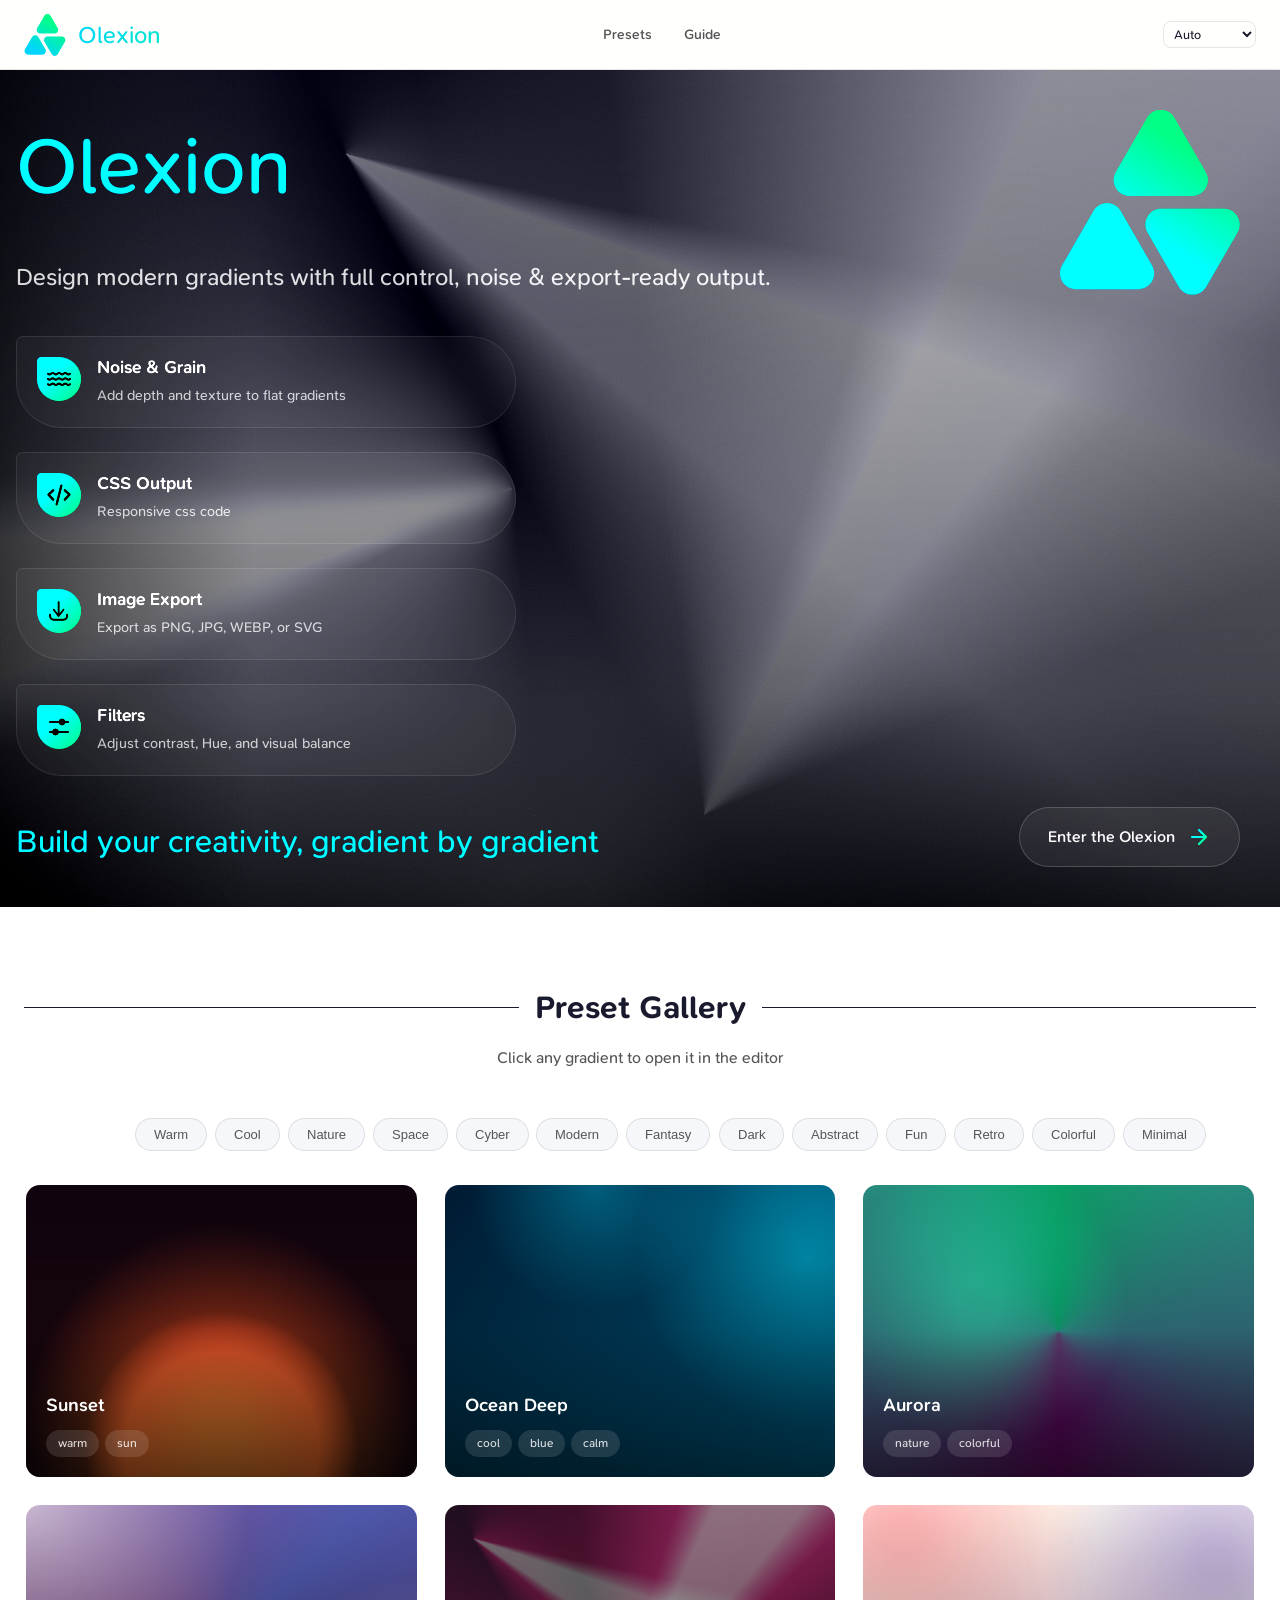
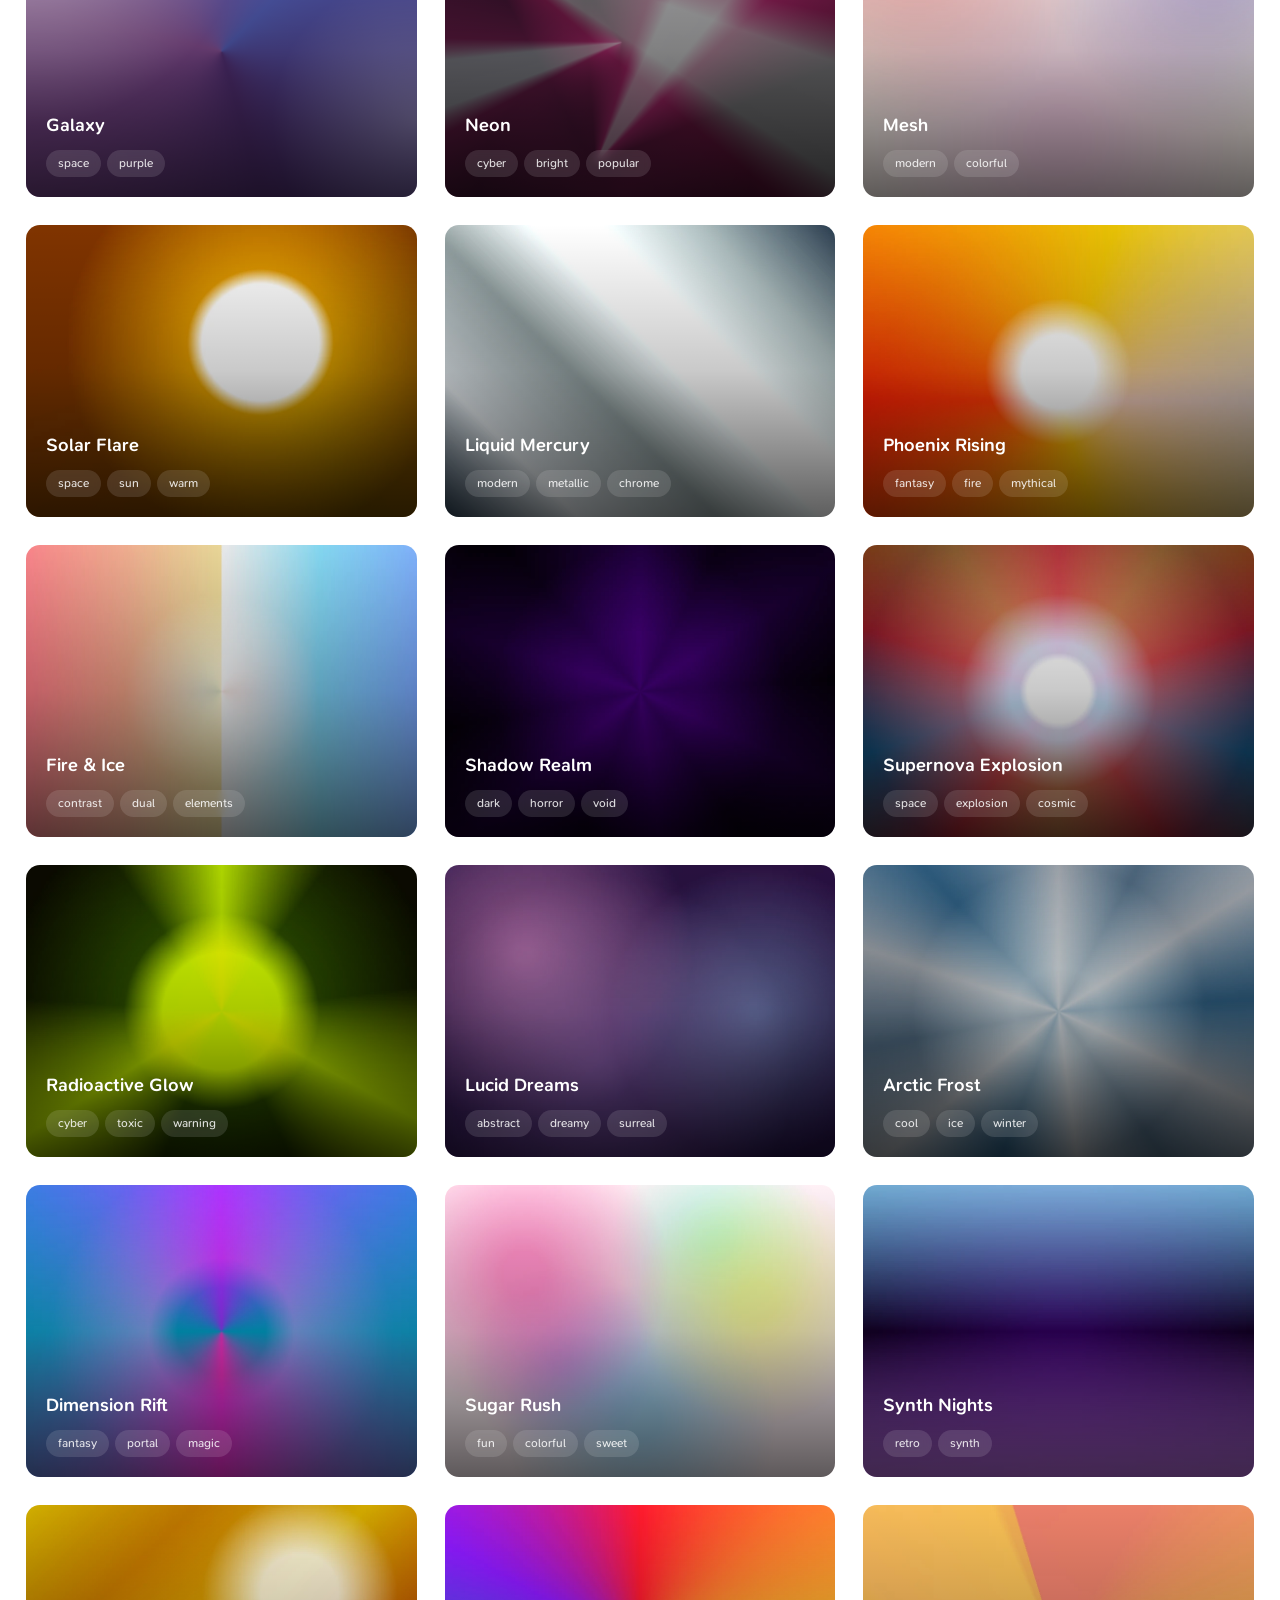
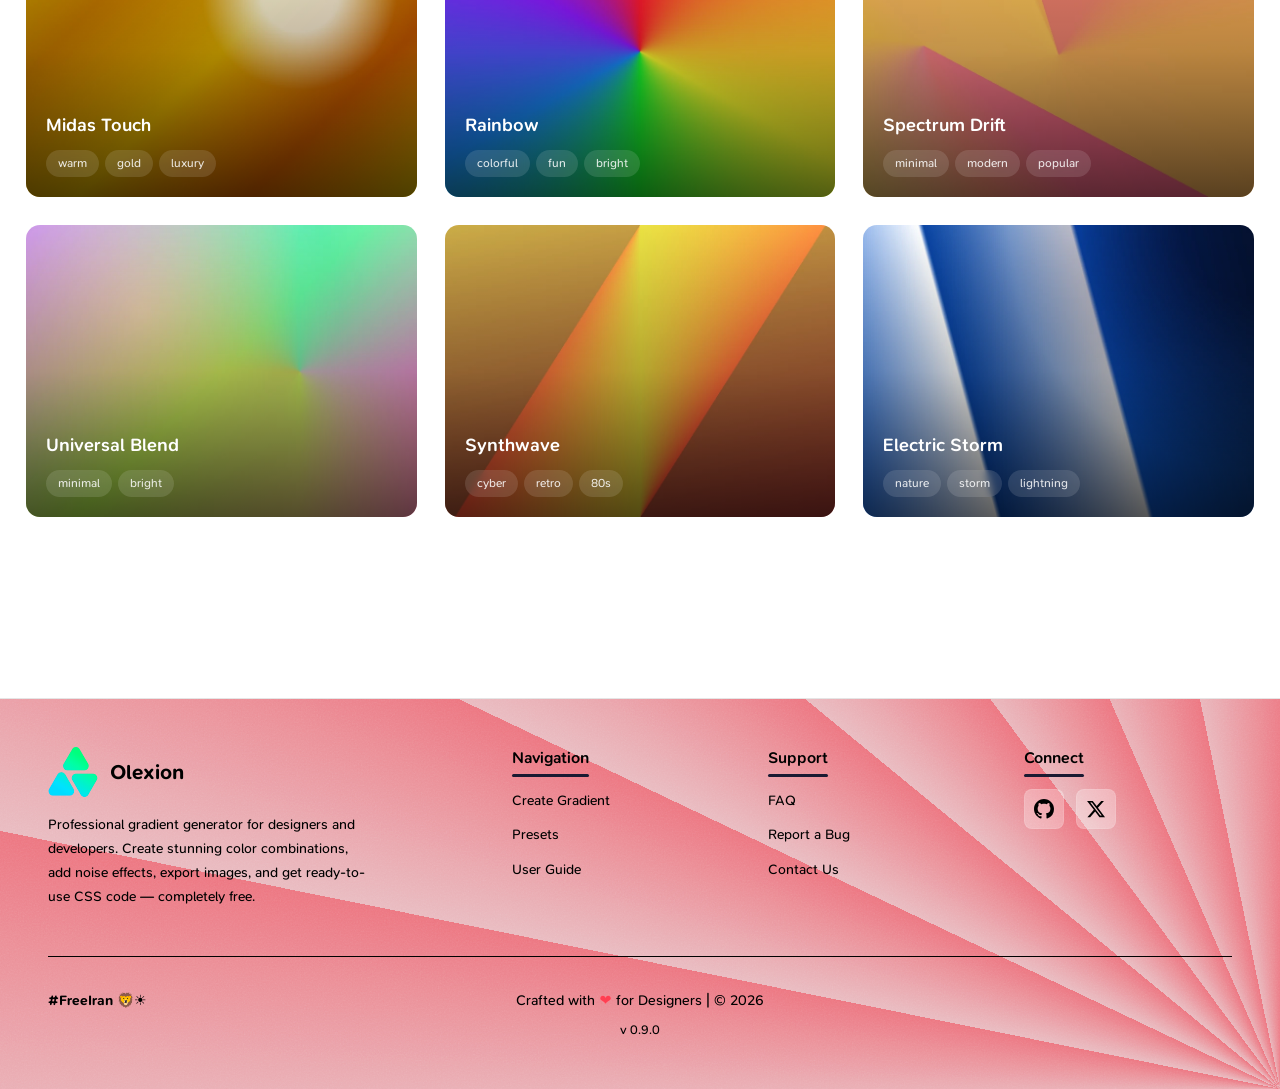
==== commit 4e443adc: "one question added to FAQ" ====
--- a/index.html
+++ b/index.html
@@ -359,7 +359,7 @@
         <p class="footer-copyright">
           Crafted with <span class="heart">❤️</span> for Designers | © 2026
         </p>
-        <p class="footer-version">v1.0.0</p>
+        <p class="footer-version">v 0.9.0</p>
       </div>
     </div>
   </footer>
--- a/css/index.css
+++ b/css/index.css
@@ -119,7 +119,7 @@
   initial-value: 1.04;
 }
 .hero-section {
-  height: 93dvh;
+  height: 93svh;
   background-color: rgba(10, 10, 20, 1);
   background-image:
     radial-gradient(50% 70% at var(--rx) var(--ry),
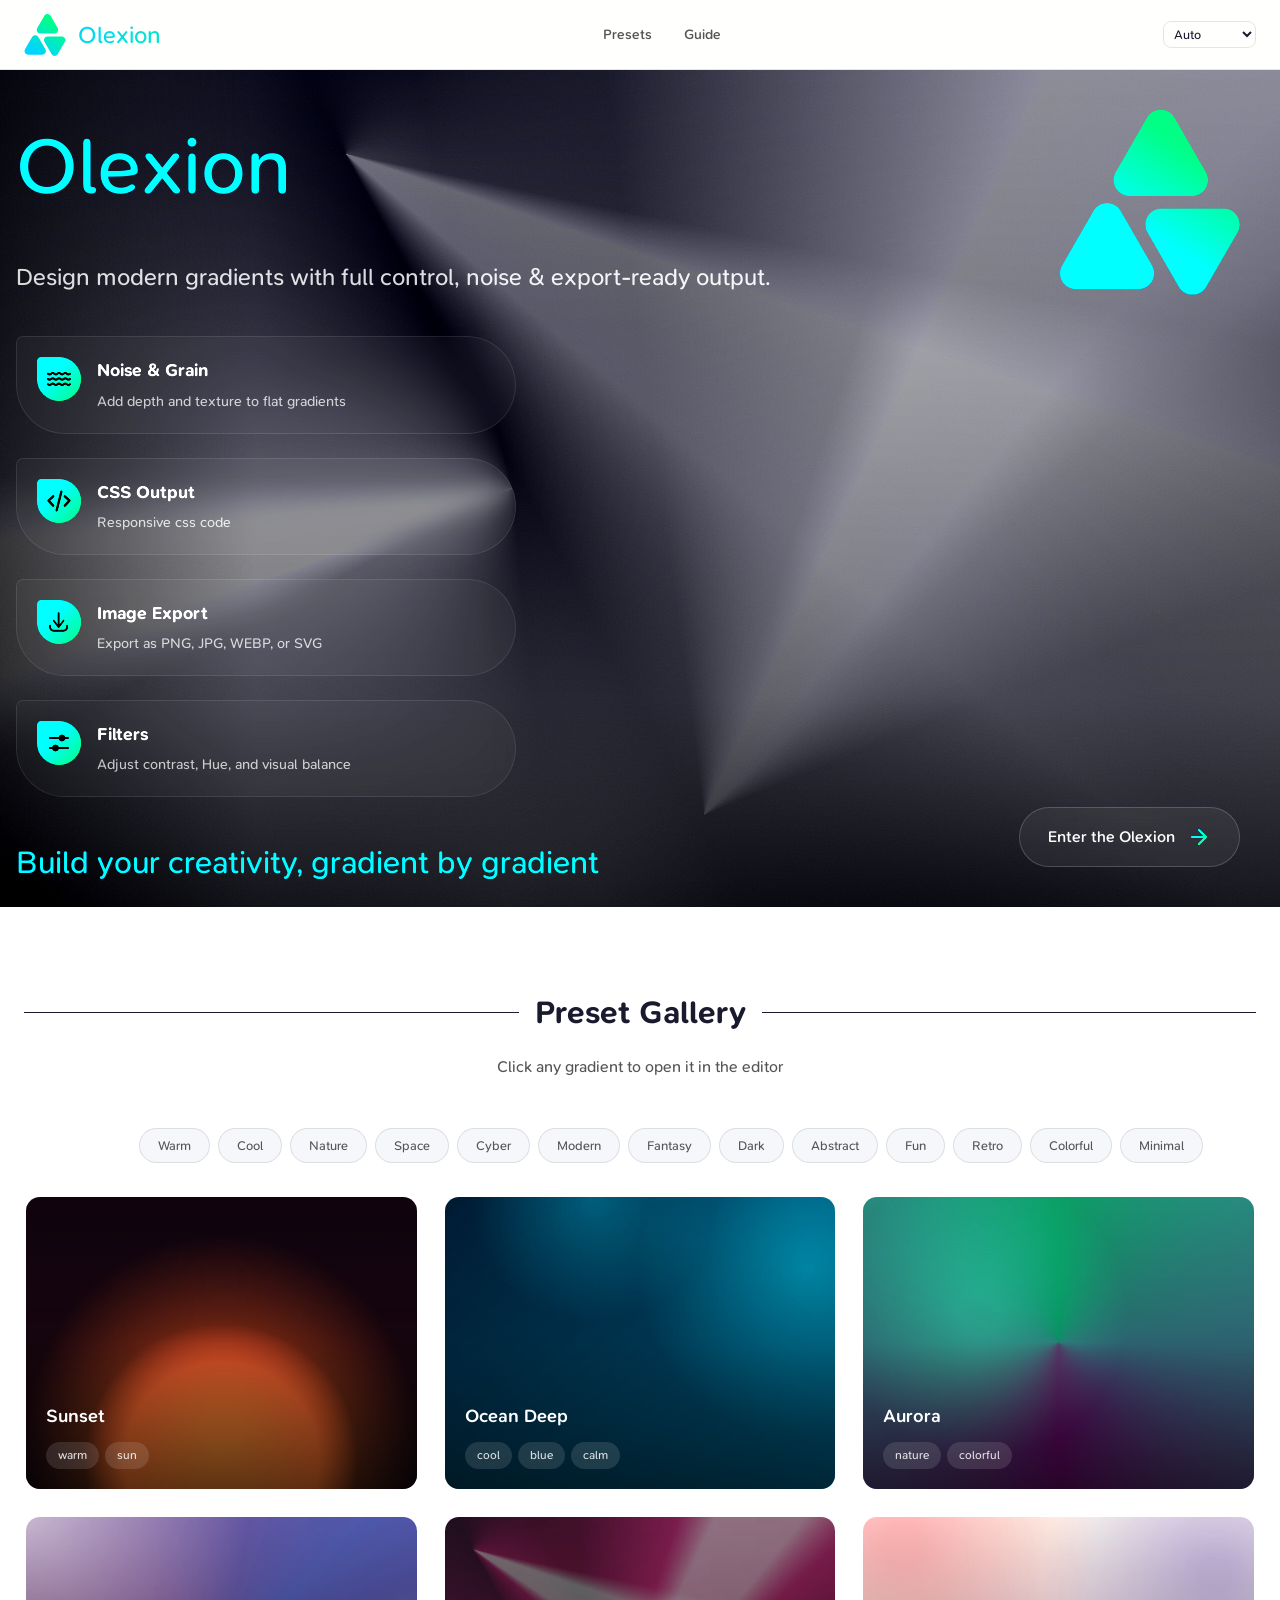
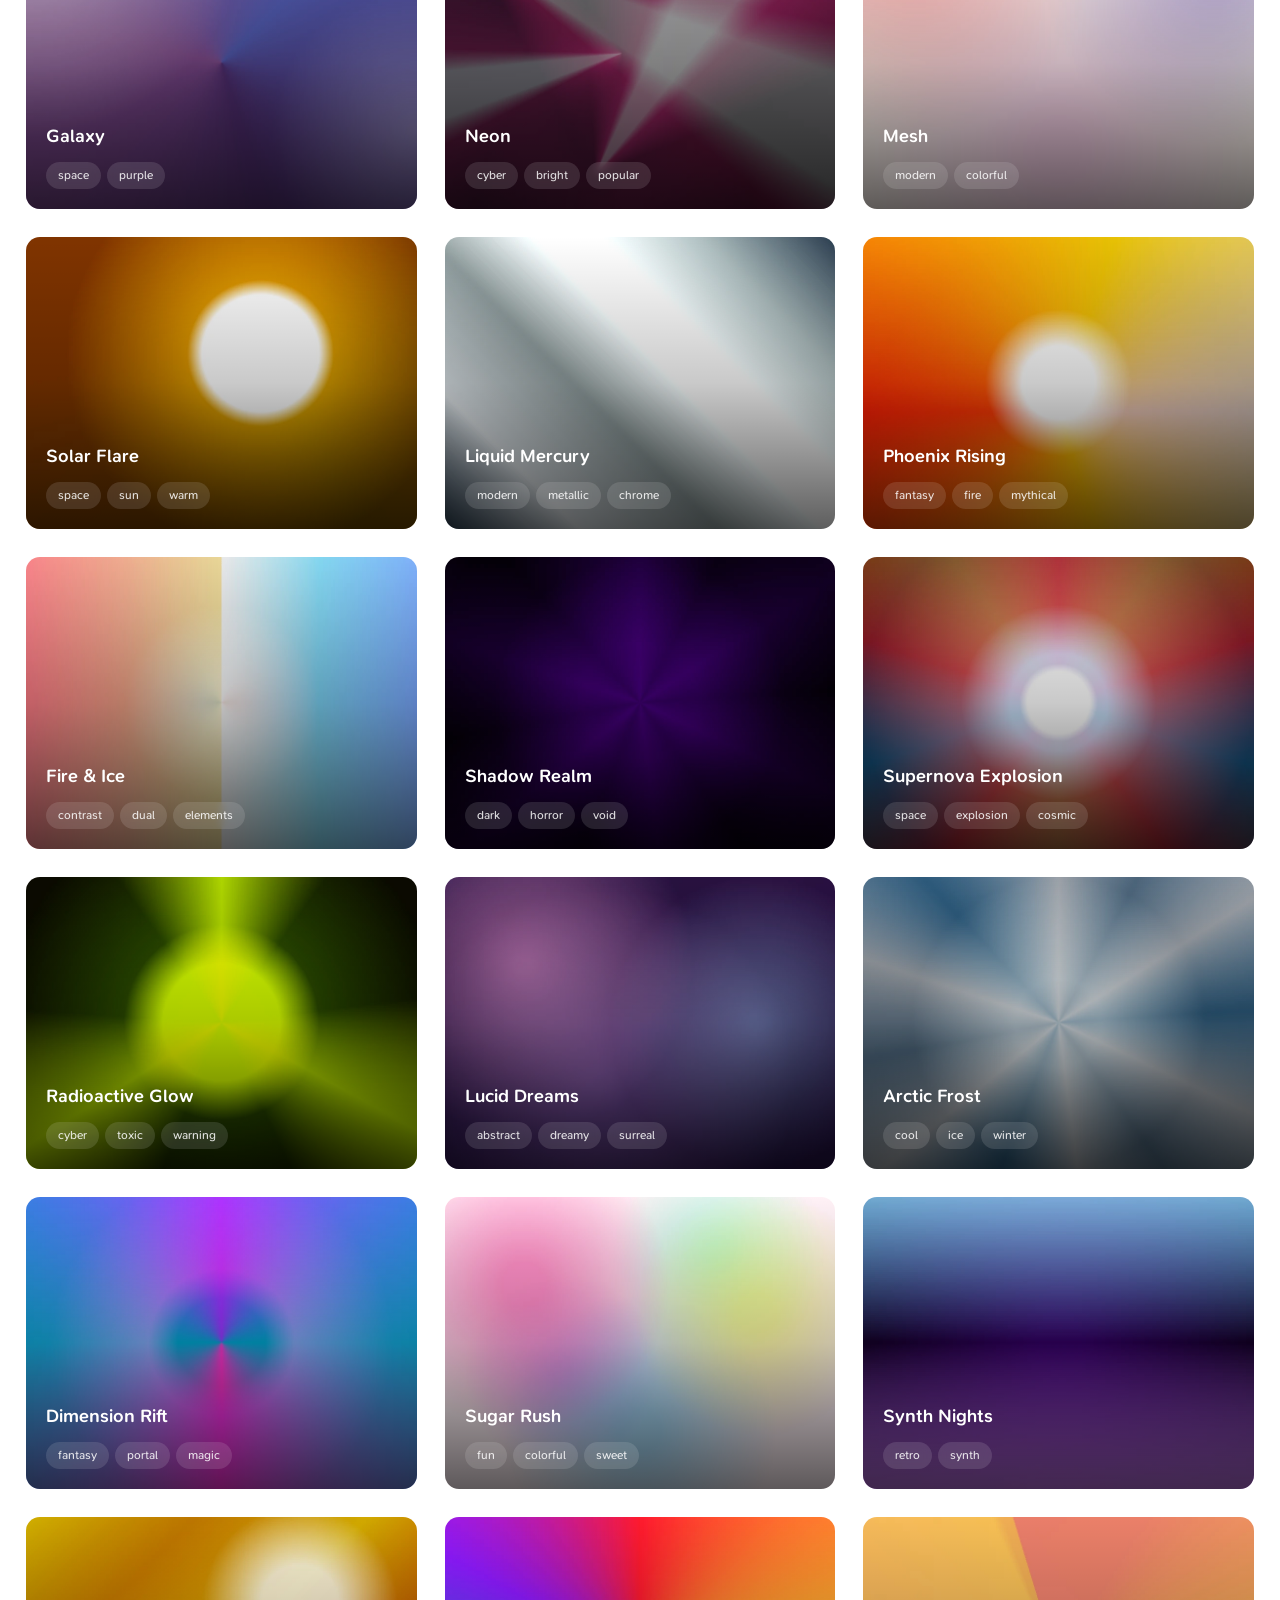
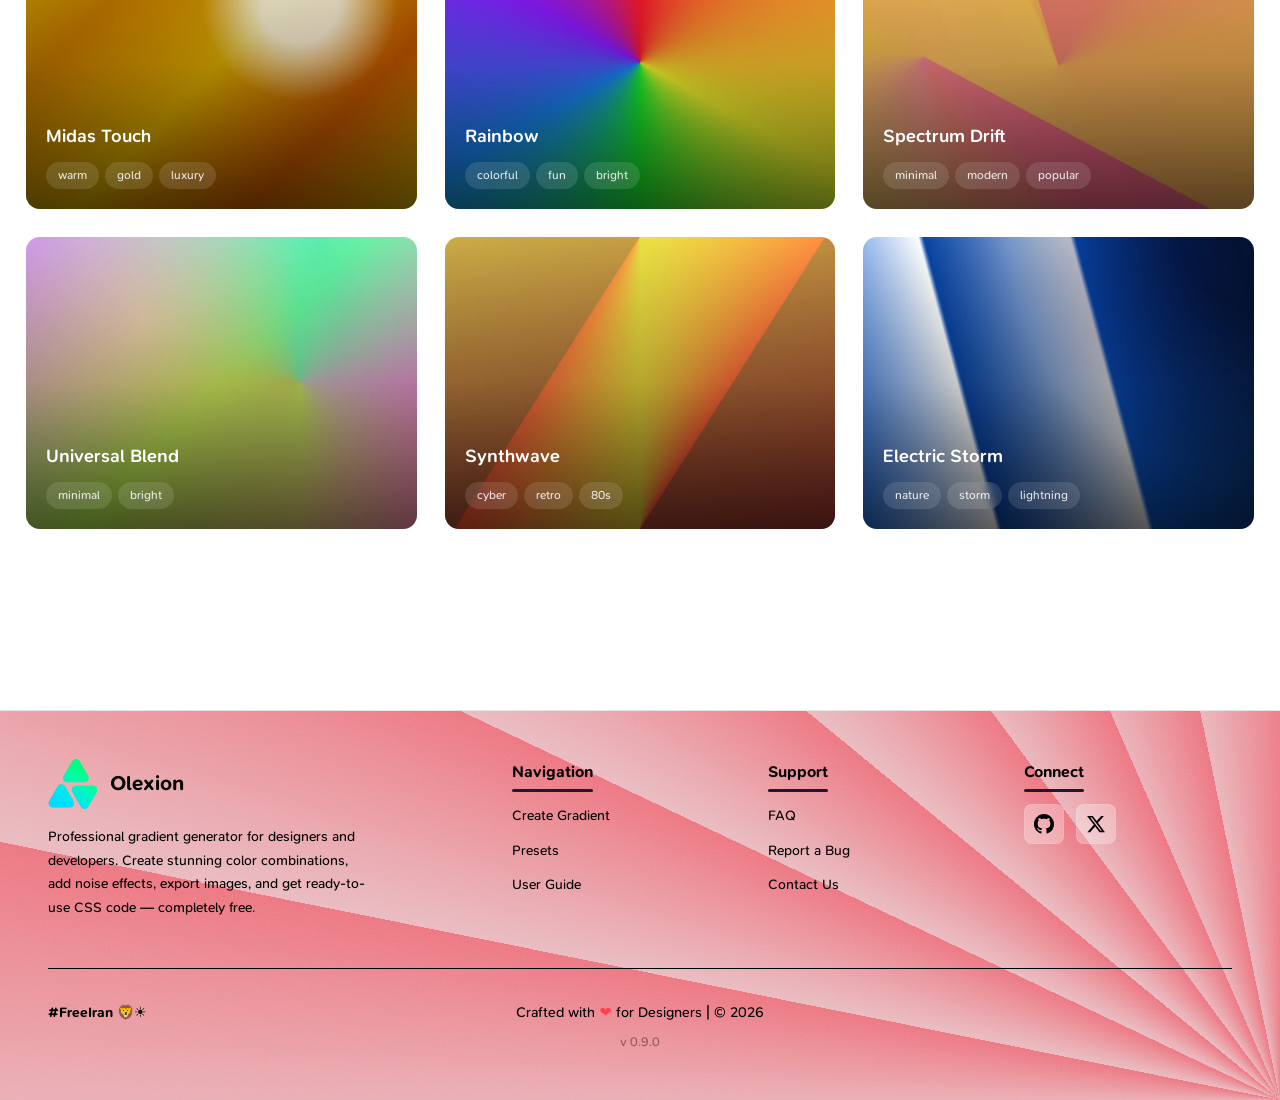
==== commit 28791c4f: "bug fix and gradient handle update" ====
--- a/index.html
+++ b/index.html
@@ -5,7 +5,7 @@
     <meta name="viewport" content="width=device-width, initial-scale=1" />
   
     <!-- Primary Meta -->
-    <title>Olexion — Advanced CSS Gradient Generator with Noise & Export</title>
+    <title>Olexion - CSS Gradient</title>
     <meta name="description" content="Create advanced CSS gradients with noise, grain textures and filters. Export to CSS, PNG, JPG or SVG instantly. Free online tool for developers and designers." />
     <meta name="author" content="Olexion" />
     <meta name="robots" content="index, follow, max-image-preview:large" />
--- a/css/index.css
+++ b/css/index.css
@@ -1015,7 +1015,7 @@
 .footer-version {
   margin-top: 8px;
   font-size: 0.8rem;
-  opacity: 0.4;
+  opacity: 0.4 !important;
 }
 
 /* ========================================
@@ -1240,6 +1240,10 @@
   
   .nav-list{
     gap: 12px;
+  }
+  
+  .nav-link {
+    font-size: 13px;
   }
 
   .hero-section {
--- a/css/style.css
+++ b/css/style.css
@@ -22,11 +22,11 @@
 
   /* UI Colors */
   --border: rgba(255, 255, 255, 0.1);
-  --border-hover: rgba(255, 255, 255, 0.25);
+  --border-hover: rgba(232, 238, 244, 0.102);
   --hover: rgba(255, 255, 255, 0.08);
   --active: rgba(255, 255, 255, 0.12);
   --shadow: 0 4px 20px rgba(0, 0, 0, 0.4);
-  /* --shadow-elevated: 0 8px 40px rgba(0, 0, 0, 0.5); */
+  --shadow-elevated: rgba(28, 28, 28, 0.4);
 
   /* Sizing */
   --header-height: 70px;
@@ -59,6 +59,7 @@
   --border-hover: rgba(0, 0, 0, 0.2);
   --hover: rgba(0, 0, 0, 0.05);
   --shadow: 0 4px 20px rgba(0, 0, 0, 0.1);
+  --shadow-elevated: rgba(255, 255, 255, 0.2);
 
   --svg: invert(1) brightness(0);
 }
@@ -71,6 +72,7 @@
   --text-secondary: #a1a1aa;
   --text-muted: #52525b;
   --border: rgba(255, 255, 255, 0.06);
+  --shadow-elevated: rgba(9, 9, 11, 0.4);
 }
 
 [data-theme="midnight"] {
@@ -84,8 +86,10 @@
   --text-muted: #64748b;
   --text-titel: #bec8d6;
   --border: rgba(148, 163, 184, 0.15);
+  --border-hover: rgba(148, 163, 184, 0.3);
   --accent-primary: #38bdf8;
   --accent-secondary: #4ade80;
+  --shadow-elevated: rgba(30, 33, 39, 0.4);
 }
 
 /* ========================================
@@ -108,6 +112,11 @@
   padding: 0;
   -webkit-tap-highlight-color: transparent;
   tap-highlight-color: transparent;
+  font-family: 'SN Pro', system-ui, -apple-system, sans-serif;
+}
+
+*::selection{
+  background: rgba(56, 191, 248, 0.2);
 }
 
 html {
@@ -118,7 +127,7 @@
   min-height: 100vh;
   background: var(--bg);
   color: var(--text-primary);
-  font-family: "SN Pro", system-ui, -apple-system, sans-serif;
+  font-family: 'SN Pro', system-ui, -apple-system, sans-serif;
   font-size: 14px;
   line-height: 1.6;
   -webkit-font-smoothing: antialiased;
@@ -129,15 +138,6 @@
 /* ========================================
    TYPOGRAPHY
 ======================================== */
-h1,
-h2,
-h3,
-h4,
-h5,
-h6 {
-  font-weight: 600;
-  line-height: 1.3;
-}
 
 a {
   color: inherit;
@@ -173,6 +173,7 @@
   display: flex;
   justify-content: center;
   align-items: center;
+  gap: 2px;
   background: none;
   border: 1px solid var(--border);
   color: inherit;
@@ -185,9 +186,7 @@
   font-smooth: always;
 }
 
-button img {
-  width: 1.8rem;
-  height: 1.8rem;
+button svg {
   filter: var(--svg);
 }
 
@@ -231,7 +230,6 @@
 ======================================== */
 select,
 input {
-  font-family: inherit;
   font-size: 10px;
   color: var(--text-primary);
   background: transparent;
@@ -241,16 +239,17 @@
   transition: border-color var(--transition-fast), box-shadow var(--transition-fast);
 }
 
+select:focus,
+input:focus {
+  border-color: var(--text-primary);
+  box-shadow: 0 0 0 3px var(--border-hover);
+  outline: none;
+}
+
 select:hover,
 input:hover {
   border-color: var(--border-hover);
-}
-
-select:focus,
-input:focus {
-  border-color: var(--text-primary);
-  box-shadow: 0 0 0 3px #e8eef41a;
-  outline: none;
+  box-shadow: var(--shadow);
 }
 
 select {
@@ -262,6 +261,7 @@
   border-radius: 8px;
   font-size: 10px;
   font-size: .8rem;
+  transition: var(--transition-normal);
 }
 
 option {
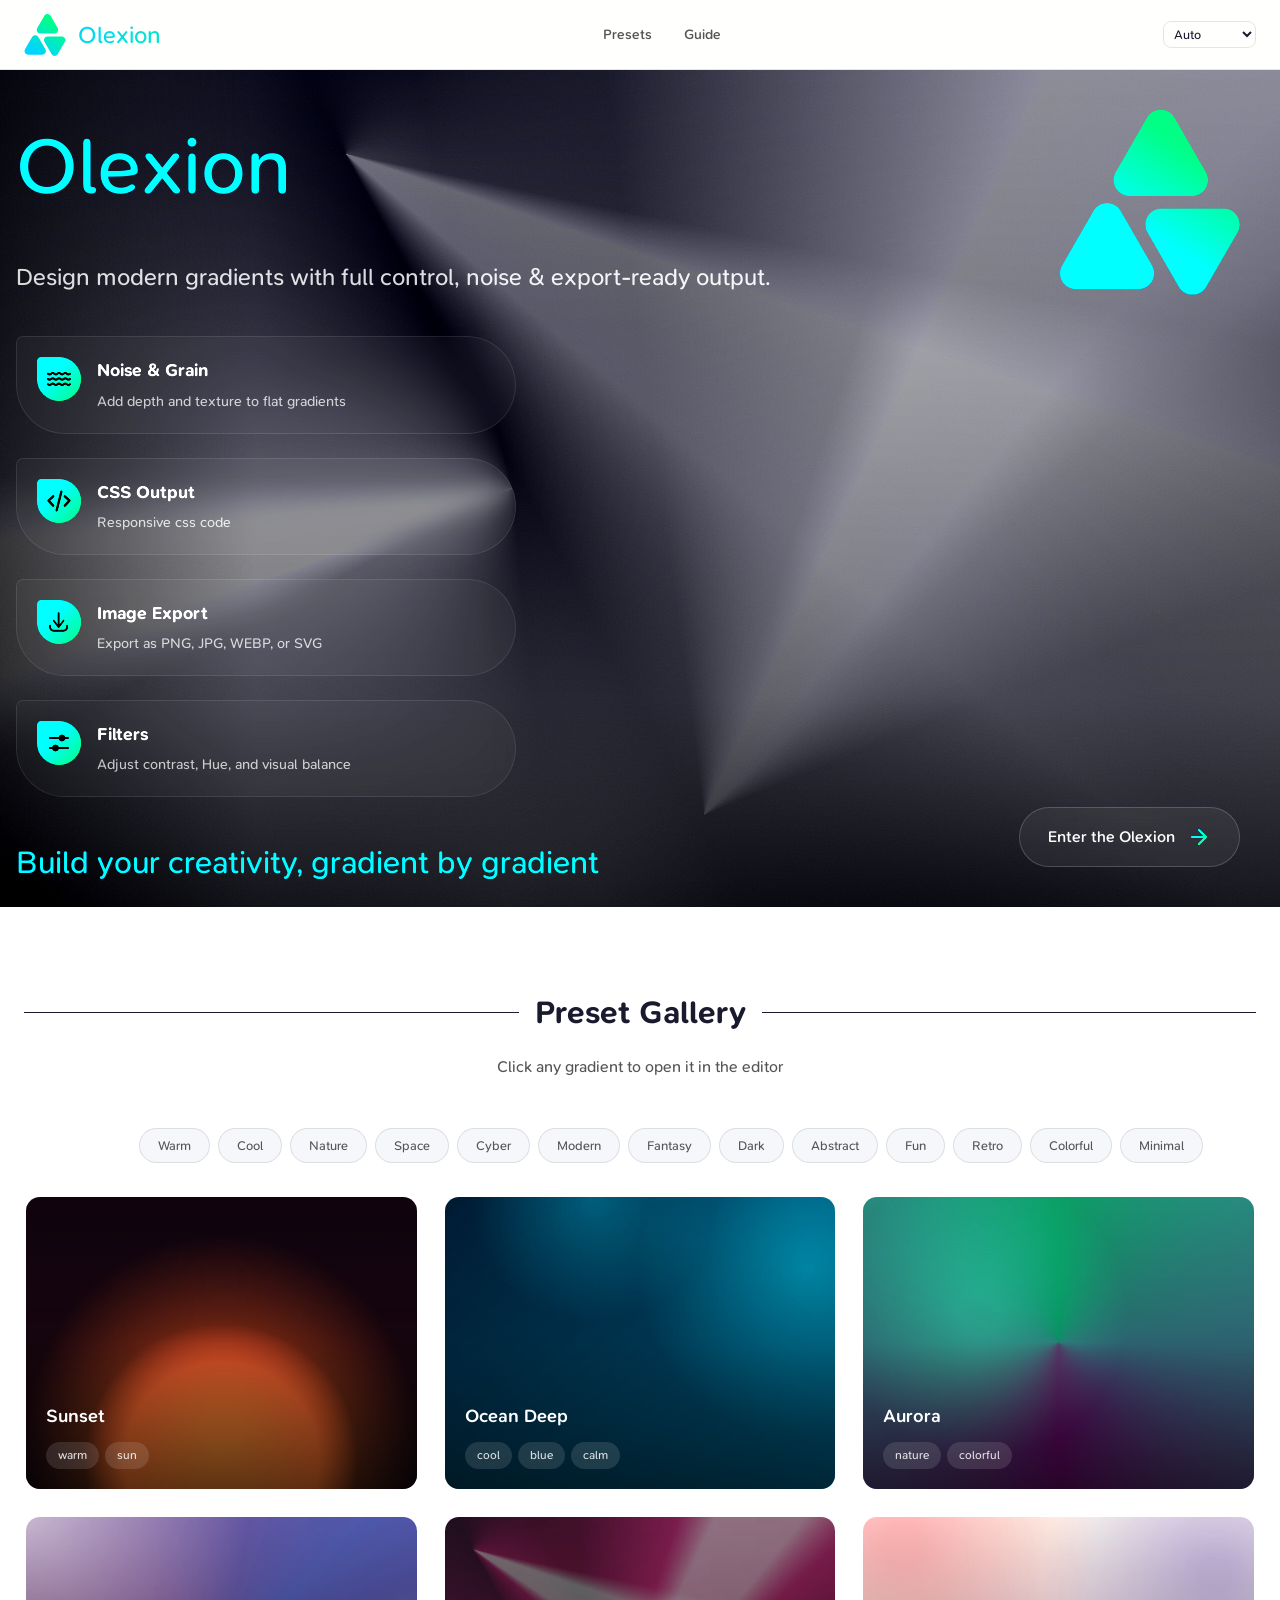
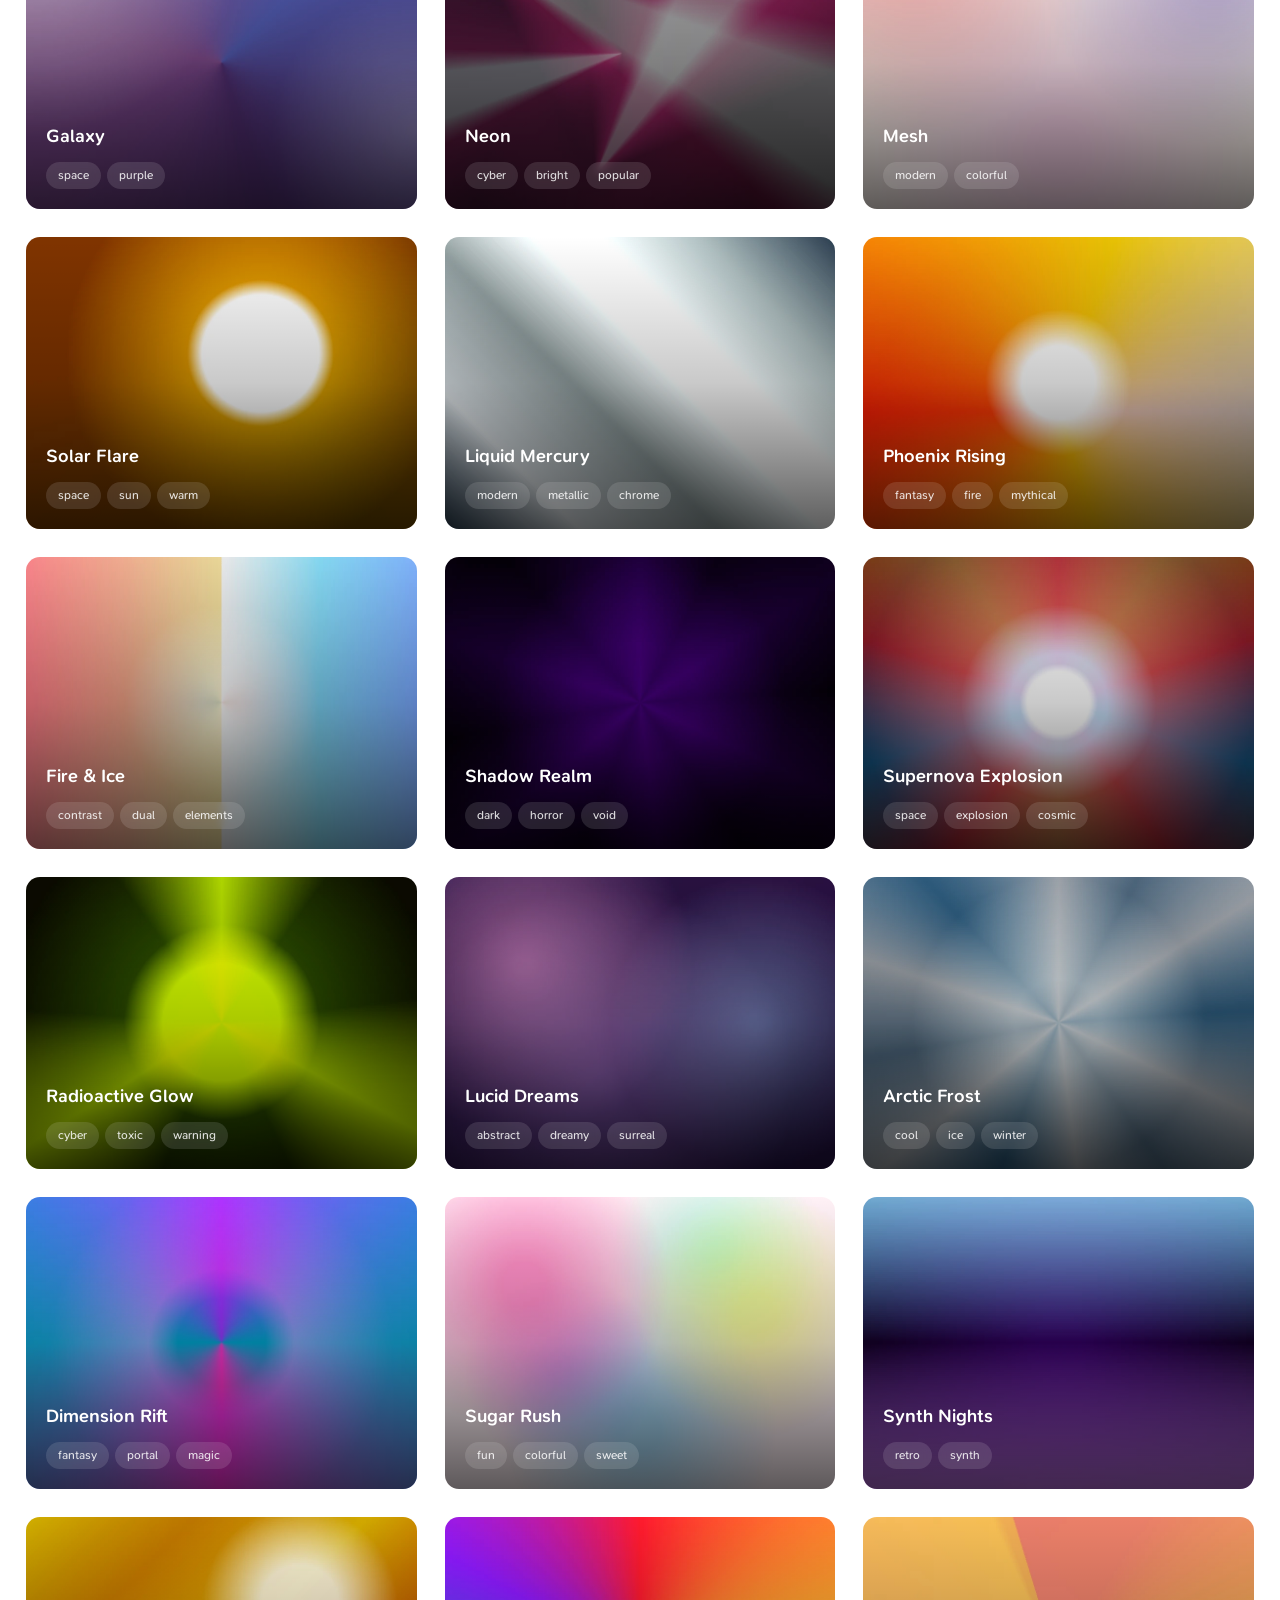
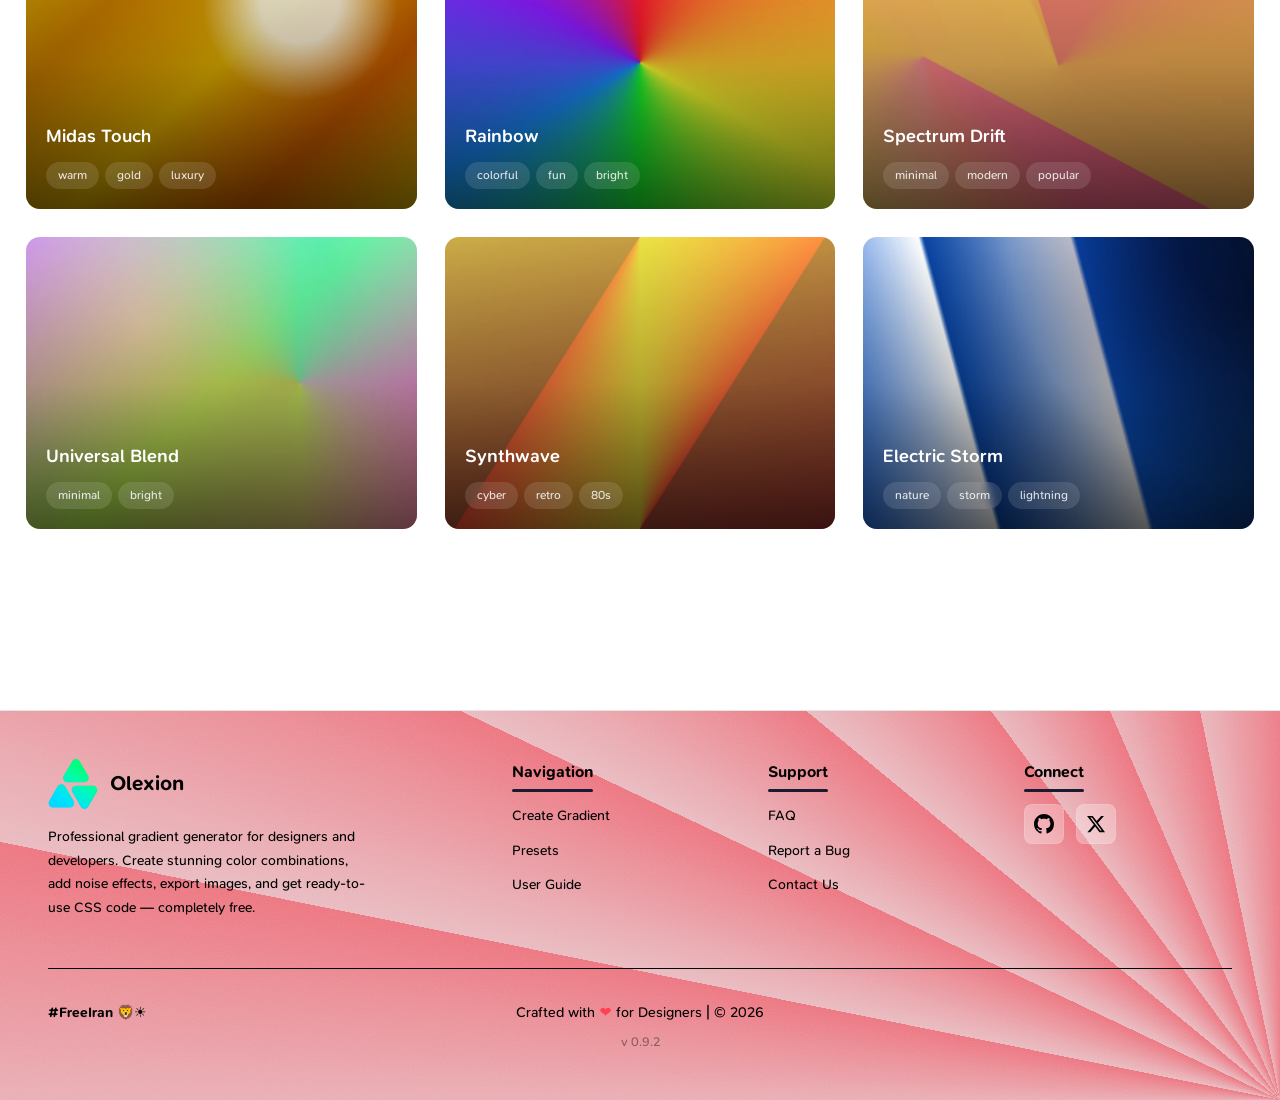
==== commit 58cbd0ca: "v 0.9.2" ====
--- a/index.html
+++ b/index.html
@@ -359,7 +359,7 @@
         <p class="footer-copyright">
           Crafted with <span class="heart">❤️</span> for Designers | © 2026
         </p>
-        <p class="footer-version">v 0.9.0</p>
+        <p class="footer-version">v 0.9.2</p>
       </div>
     </div>
   </footer>
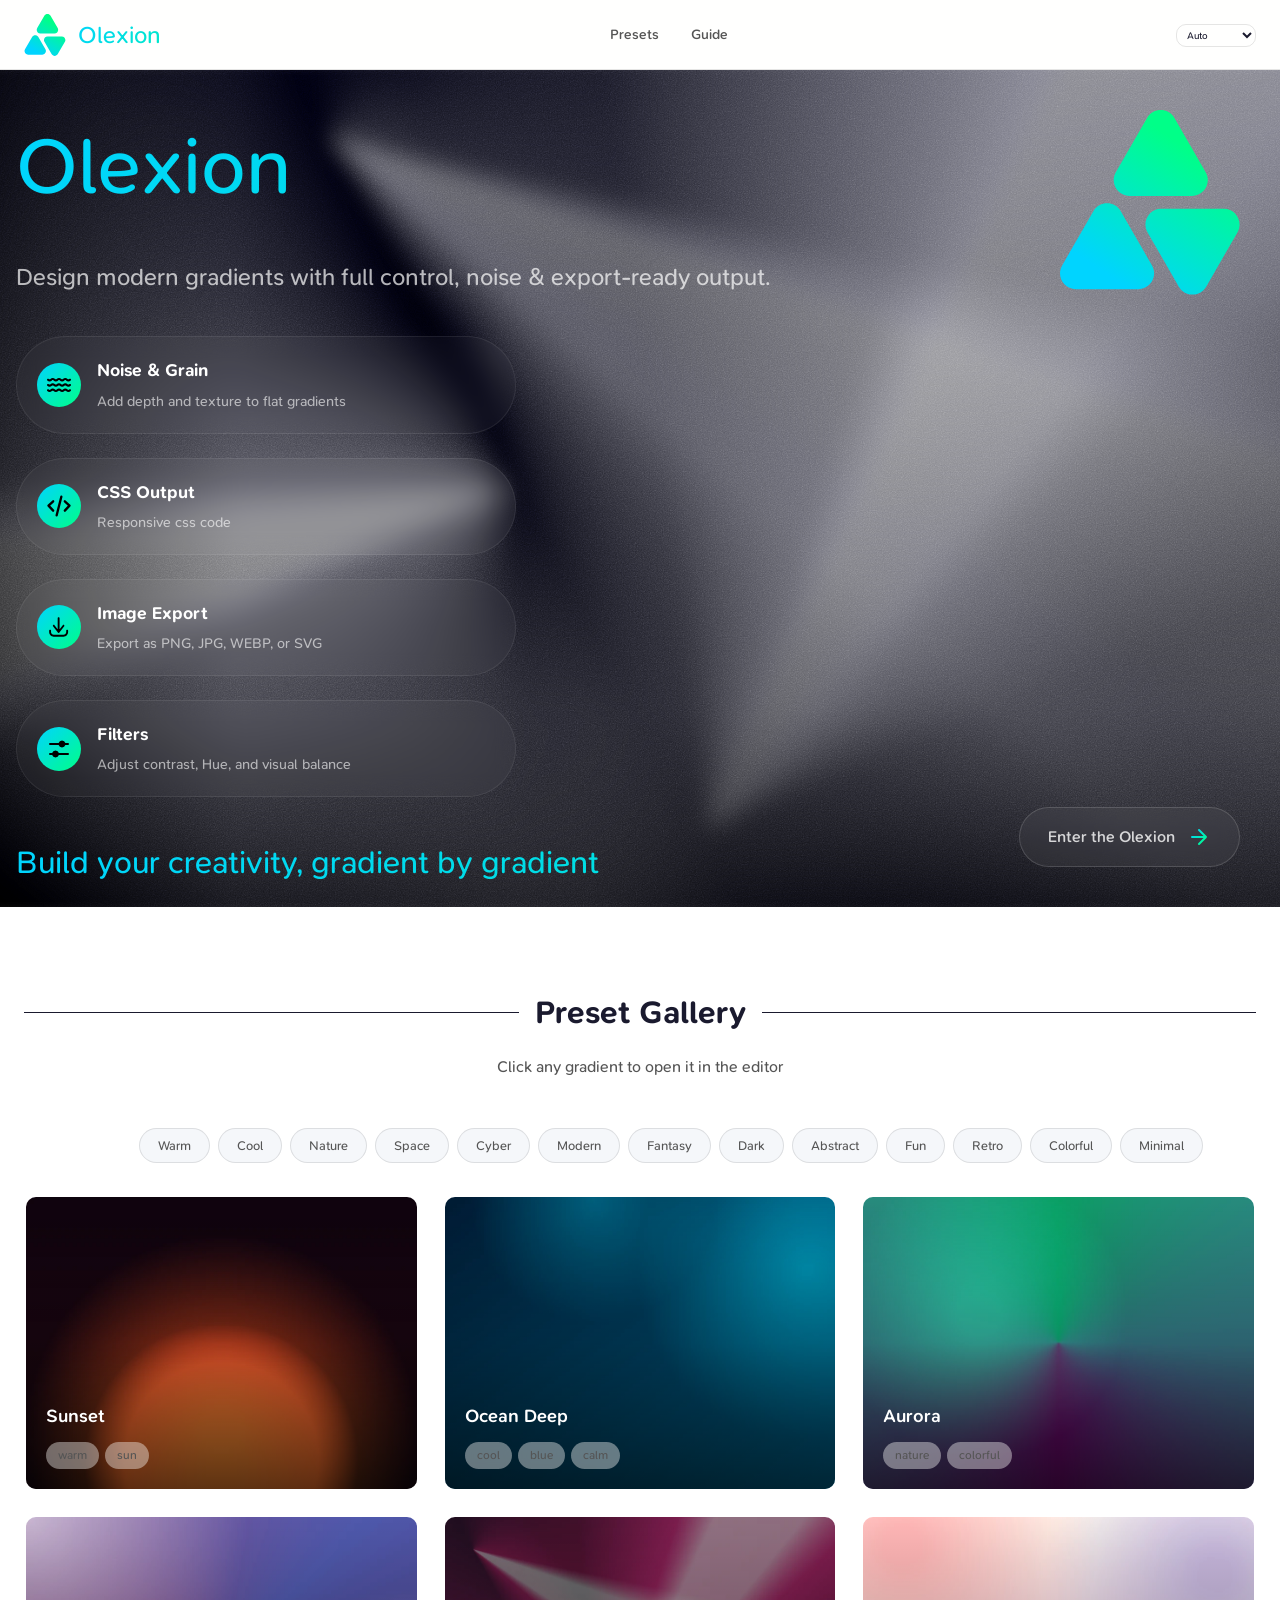
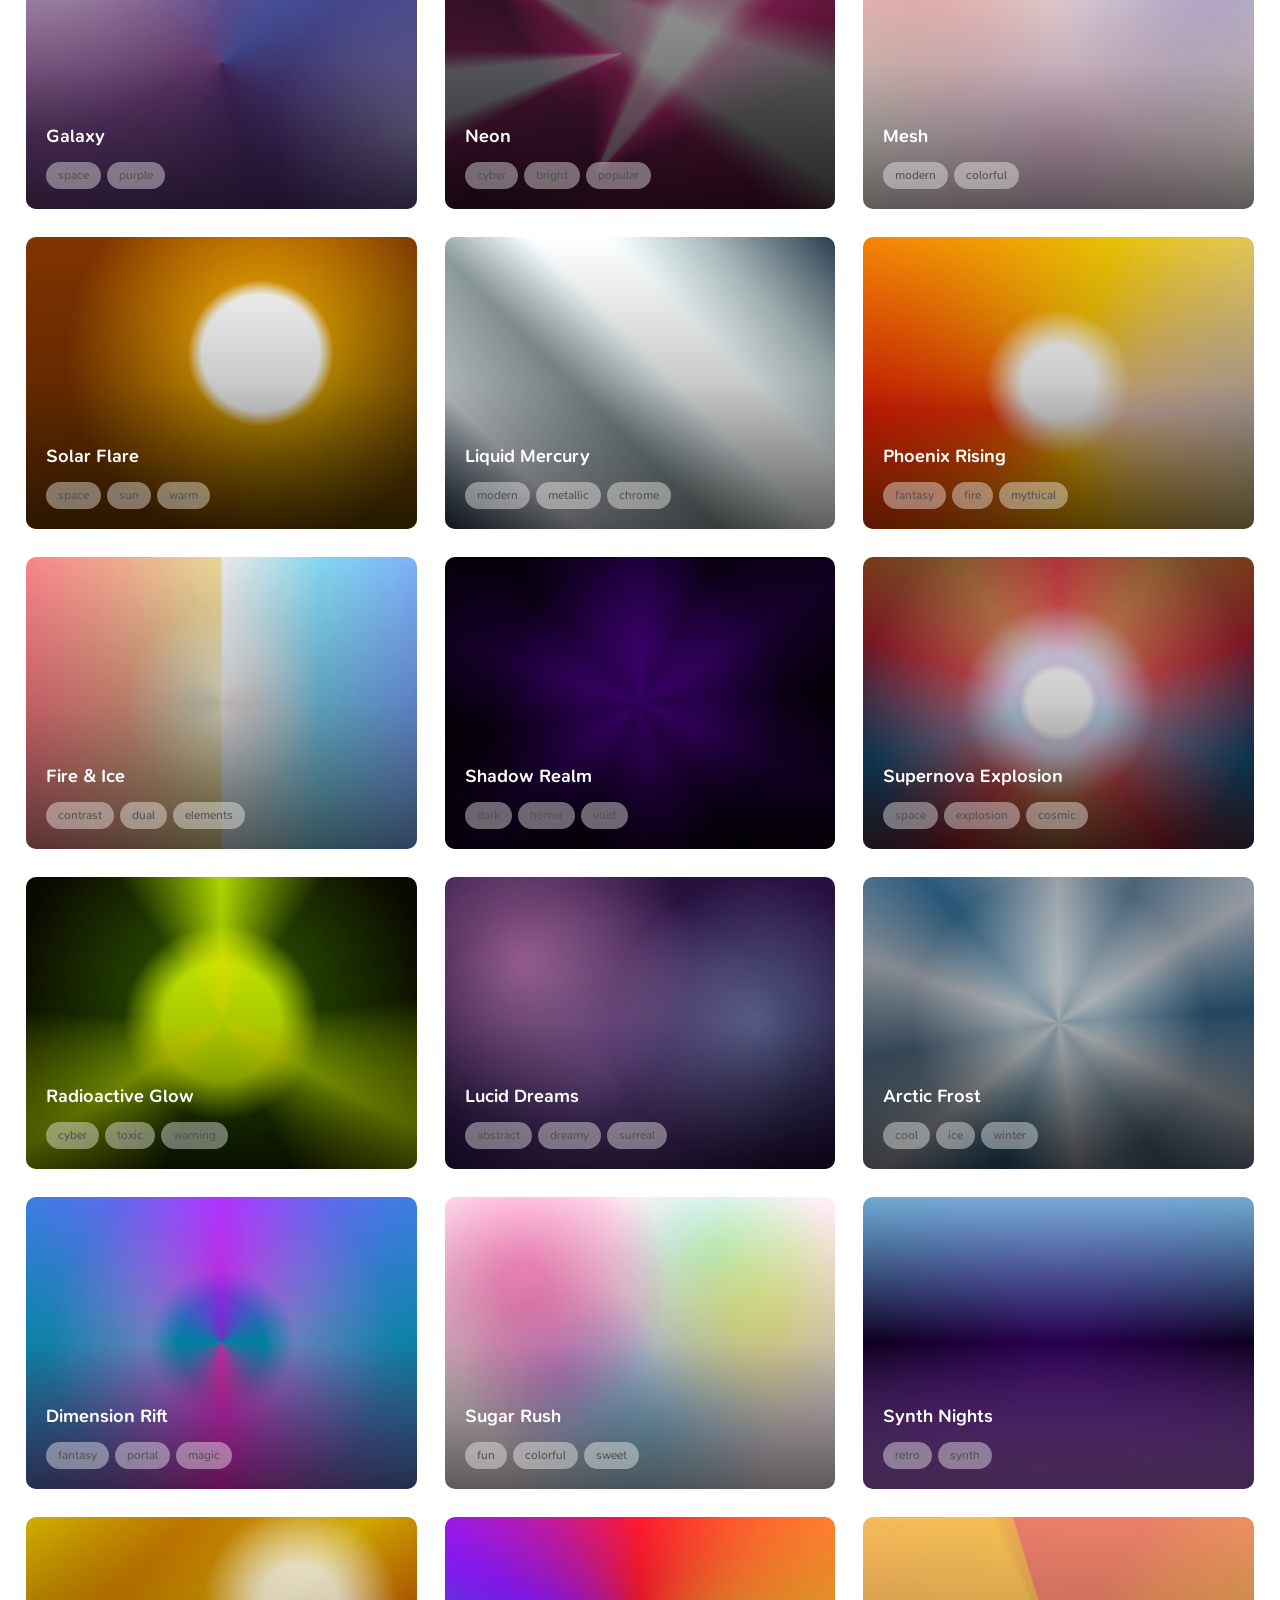
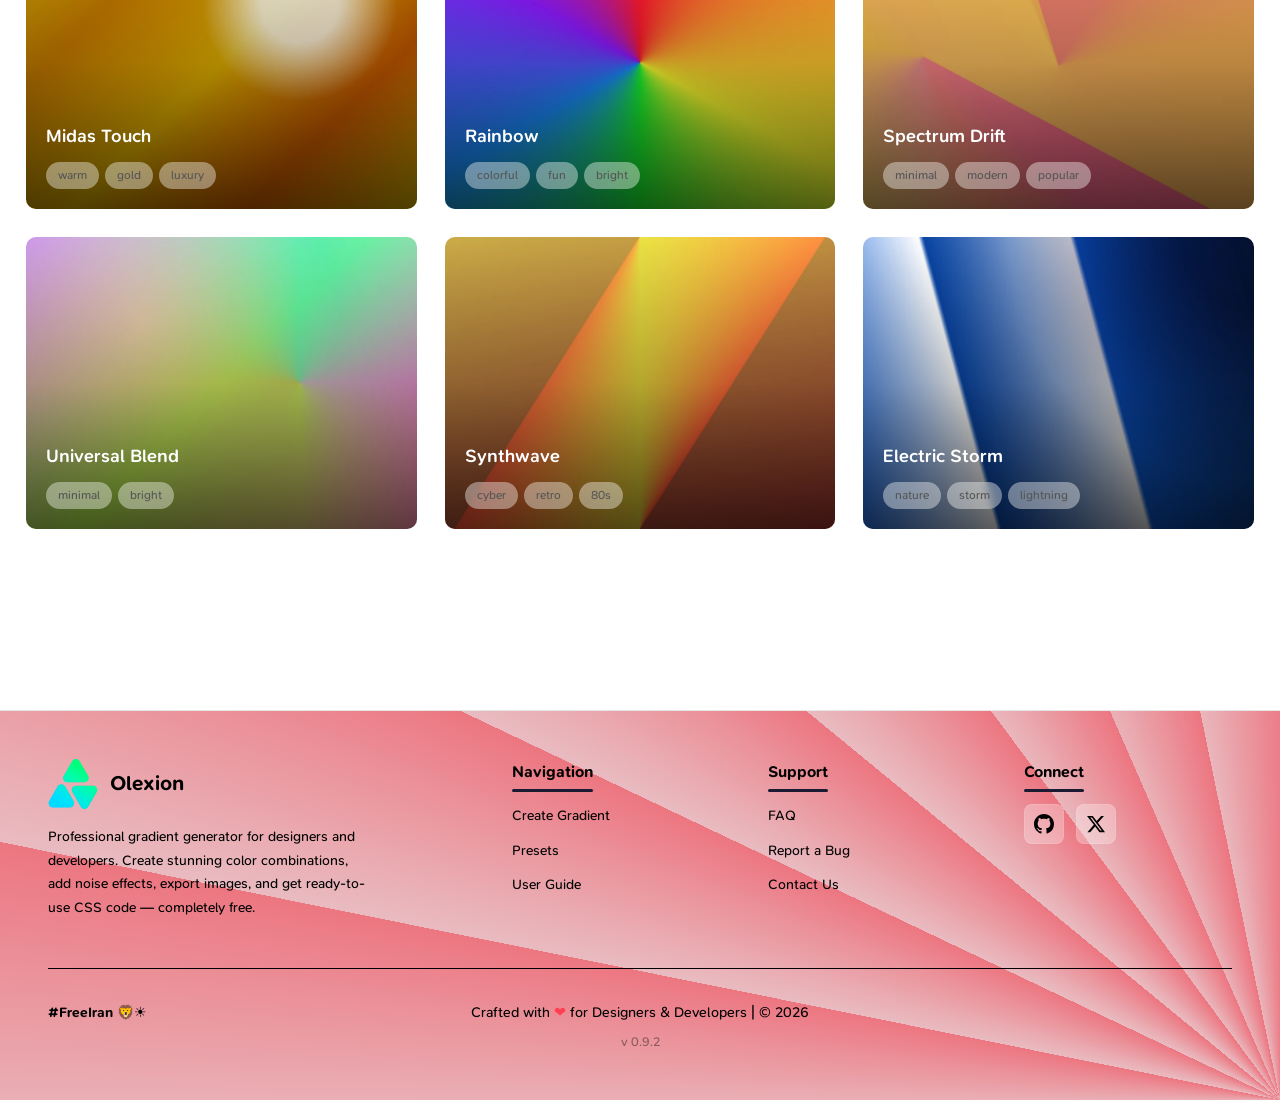
==== commit 6133c131: "update landing page , guide style and fix color picker" ====
--- a/index.html
+++ b/index.html
@@ -137,6 +137,7 @@
   </header>
   <!-- Hero Section -->
   <section class="hero-section" aria-label="Welcome to Olexion">
+    <div class="hero-bg"></div>
     <div class="hero-content">
       <div class="hero-header">
         <h2 class="hero-title">Olexion</h2>
@@ -357,7 +358,7 @@
           <p><strong>#FreeIran</strong> 🦁☀️</p>
         </div>
         <p class="footer-copyright">
-          Crafted with <span class="heart">❤️</span> for Designers | © 2026
+          Crafted with <span class="heart">❤️</span> for Designers & Developers | © 2026
         </p>
         <p class="footer-version">v 0.9.2</p>
       </div>
@@ -366,7 +367,7 @@
   <!-- SVG Filters -->
   <svg width="0" height="0" style="position:absolute">
     <filter id="noiseFilter" x="0%" y="0%" width="100%" height="100%" filterUnits="objectBoundingBox">
-      <feTurbulence type="fractalNoise" baseFrequency="0.65" numOctaves="4" stitchTiles="stitch" result="noise" />
+      <feTurbulence type="fractalNoise" baseFrequency="0.85" numOctaves="4" stitchTiles="stitch" result="noise" />
       <feColorMatrix type="saturate" values="0" in="noise" result="bwNoise" />
       <feBlend in="SourceGraphic" in2="bwNoise" mode="color-burn" />
     </filter>
--- a/css/index.css
+++ b/css/index.css
@@ -118,8 +118,69 @@
   inherits: false;
   initial-value: 1.04;
 }
-.hero-section {
-  height: 93svh;
+
+@keyframes moveGradients {
+  0% {
+    --rx: 43%;
+    --ry: 100%;
+    --a1: 212deg;
+    --a2: 77deg;
+    --a3: 296deg;
+  }
+
+  25% {
+    --rx: 44%;
+    --ry: 99%;
+    --a1: 262deg;
+    --a2: 127deg;
+    --a3: 336deg;
+  }
+
+  50% {
+    --rx: 45%;
+    --ry: 98%;
+    --a1: 312deg;
+    --a2: 177deg;
+    --a3: 376deg;
+  }
+
+  75% {
+    --rx: 44%;
+    --ry: 99%;
+    --a1: 262deg;
+    --a2: 127deg;
+    --a3: 336deg;
+  }
+
+  100% {
+    --rx: 43%;
+    --ry: 100%;
+    --a1: 212deg;
+    --a2: 77deg;
+    --a3: 296deg;
+  }
+}
+
+@keyframes pulseLight {
+  0% {
+    --b: 1.04;
+  }
+
+  50% {
+    --b: 1.12;
+  }
+
+  100% {
+    --b: 1.04;
+  }
+}
+
+.hero-bg{
+  position: absolute;
+  left: 0;
+  top: 0;
+  right: 0;
+  bottom: 0;
   background-color: rgba(10, 10, 20, 1);
   background-image:
     radial-gradient(50% 70% at var(--rx) var(--ry),
@@ -149,68 +210,30 @@
       rgba(255, 0, 0, 0) 60%);
 
   background-blend-mode: luminosity;
-  filter: brightness(var(--b)) contrast(130%) saturate(129%);
+  filter: brightness(var(--b)) contrast(130%) saturate(100%) blur(10px);
+
+  transform: scale(1.05);
 
   animation:
     moveGradients 25s ease-in-out infinite,
     pulseLight 6s ease-in-out infinite alternate;
-
-}
-
-@keyframes moveGradients {
-  0% {
-    --rx: 43%;
-    --ry: 100%;
-    --a1: 212deg;
-    --a2: 77deg;
-    --a3: 296deg;
-  }
-
-  25% {
-    --rx: 44%;
-    --ry: 99%;
-    --a1: 262deg;
-    --a2: 127deg;
-    --a3: 336deg;
-  }
-
-  50% {
-    --rx: 45%;
-    --ry: 98%;
-    --a1: 312deg;
-    --a2: 177deg;
-    --a3: 376deg;
-  }
-
-  75% {
-    --rx: 44%;
-    --ry: 99%;
-    --a1: 262deg;
-    --a2: 127deg;
-    --a3: 336deg;
-  }
-
-  100% {
-    --rx: 43%;
-    --ry: 100%;
-    --a1: 212deg;
-    --a2: 77deg;
-    --a3: 296deg;
-  }
-}
-
-@keyframes pulseLight {
-  0% {
-    --b: 1.04;
-  }
-
-  50% {
-    --b: 1.12;
-  }
-
-  100% {
-    --b: 1.04;
-  }
+}
+
+.hero-bg::before {
+  content: '';
+  position: absolute;
+  top: 0;
+  left: 0;
+  width: 100%;
+  height: 100%;
+  pointer-events: none;
+  background: linear-gradient(to top, rgba(0, 0, 0, 0.6) 0%, rgba(0, 0, 0, 0.3) 25%, transparent 100%), linear-gradient(90deg, rgba(0, 0, 0, 0.5) 0%, transparent 20%);
+}
+
+.hero-section {
+  height: 93svh;
+  position: relative;
+  overflow: hidden;
 }
 
 .hero-section::after {
@@ -221,20 +244,9 @@
   width: 100%;
   height: 100%;
   pointer-events: none;
-  opacity: 0.15;
+  opacity: 0.8;
   filter: url(#noiseFilter);
   mix-blend-mode: soft-light;
-}
-
-.hero-section::before {
-  content: '';
-  position: absolute;
-  top: 0;
-  left: 0;
-  width: 100%;
-  height: 100%;
-  pointer-events: none;
-  background: linear-gradient(to top, rgba(0, 0, 0, 0.6) 0%, rgba(0, 0, 0, 0.3) 25%, transparent 100%), linear-gradient(90deg, rgba(0, 0, 0, 0.5) 0%, transparent 20%);
 }
 
 .hero-content {
@@ -302,12 +314,12 @@
 
 .feature-item {
   display: flex;
-  align-items: flex-start;
+  align-items: center;
   gap: 16px;
   padding: 20px;
   background: rgba(255, 255, 255, 0.03);
   border: 1px solid rgba(255, 255, 255, 0.08);
-  border-radius: 140px 999px 999px 999px;
+  border-radius: 999px;
   backdrop-filter: blur(10px);
 
 }
@@ -320,7 +332,7 @@
   align-items: center;
   justify-content: center;
   background: var(--accent-gradient);
-  border-radius: 200px 999px 999px 999px;
+  border-radius: 999px;
 }
 
 .feature-icon svg {
@@ -604,9 +616,9 @@
 .preset-tag {
   font-size: 0.75rem;
   padding: 4px 12px;
-  background: rgba(255, 255, 255, 0.12);
+  background: var(--bg-transparent);
   border-radius: var(--radius-full);
-  color: rgba(255, 255, 255, 0.85);
+  color: var(--text-secondary);
   backdrop-filter: blur(4px);
 }
 
@@ -850,20 +862,6 @@
   }
 }
 
-
-.site-footer::after {
-  content: '';
-  position: absolute;
-  top: 0;
-  left: 0;
-  width: 100%;
-  height: 100%;
-  pointer-events: none;
-  opacity: 0.35;
-  filter: url(#noiseFilter);
-  mix-blend-mode: soft-light;
-}
-
 .container {
   max-width: var(--container-max);
   margin: 0 auto;
@@ -1115,7 +1113,7 @@
   .feature-icon {
     width: 40px;
     height: 40px;
-    border-radius: 12px;
+    border-radius: var(--radius-lg);
   }
 
   .feature-icon svg {
@@ -1274,12 +1272,14 @@
     text-align: left;
     padding: 14px;
     gap: 12px;
+    border-radius: 999px;
   }
 
   .feature-icon {
     width: 36px;
     height: 36px;
     flex-shrink: 0;
+    border-radius: 999px;
   }
 
   .feature-content h3 {
@@ -1297,6 +1297,14 @@
   .btn-enter-editor {
     padding: 16px 20px;
     font-size: 0.9rem;
+  }
+
+  .preset-card-name{
+    font-size: 16px;
+  }
+
+  .preset-tag{
+    font-size: .65rem;
   }
 }
 
--- a/css/style.css
+++ b/css/style.css
@@ -32,8 +32,8 @@
   --header-height: 70px;
   --container-max: 1400px;
   --radius-sm: 8px;
-  --radius-md: 12px;
-  --radius-lg: 16px;
+  --radius-md: 10px;
+  --radius-lg: 12px;
   --radius-full: 999px;
 
   /* Transitions */
@@ -211,7 +211,7 @@
   font-weight: 600;
   font-size: 14px;
   border: none;
-  border-radius: var(--radius-md);
+  border-radius: var(--radius-lg);
   cursor: pointer;
   transition: transform var(--transition-fast), box-shadow var(--transition-fast);
 }
@@ -254,14 +254,8 @@
 
 select {
   cursor: pointer;
-  background: none;
-  border: 1px solid var(--border);
-  color: inherit;
   padding: 3px 6px;
-  border-radius: 8px;
-  font-size: 10px;
-  font-size: .8rem;
-  transition: var(--transition-normal);
+  border-radius: 10px;
 }
 
 option {
@@ -271,7 +265,6 @@
   border-radius: 8px !important;
 }
 
-/* Range Input */
 input[type="range"] {
   -webkit-appearance: none;
   width: 100%;
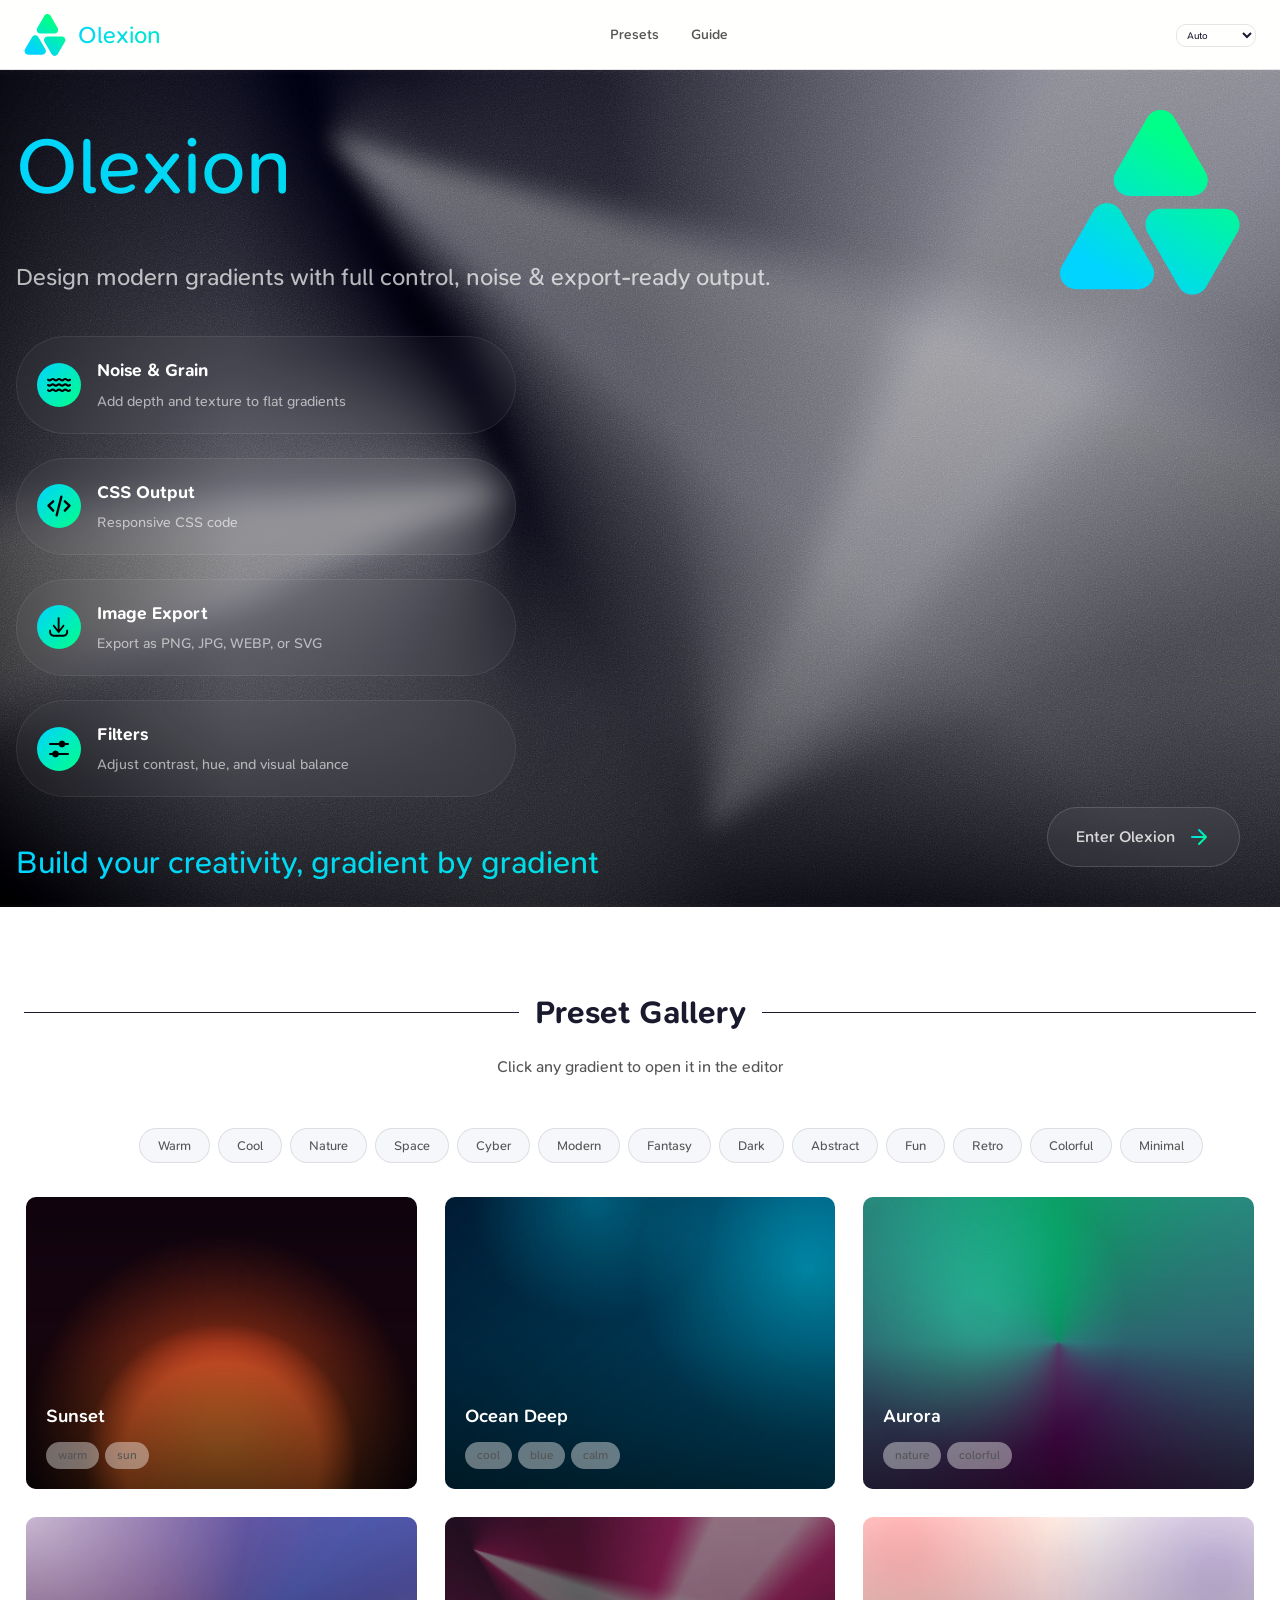
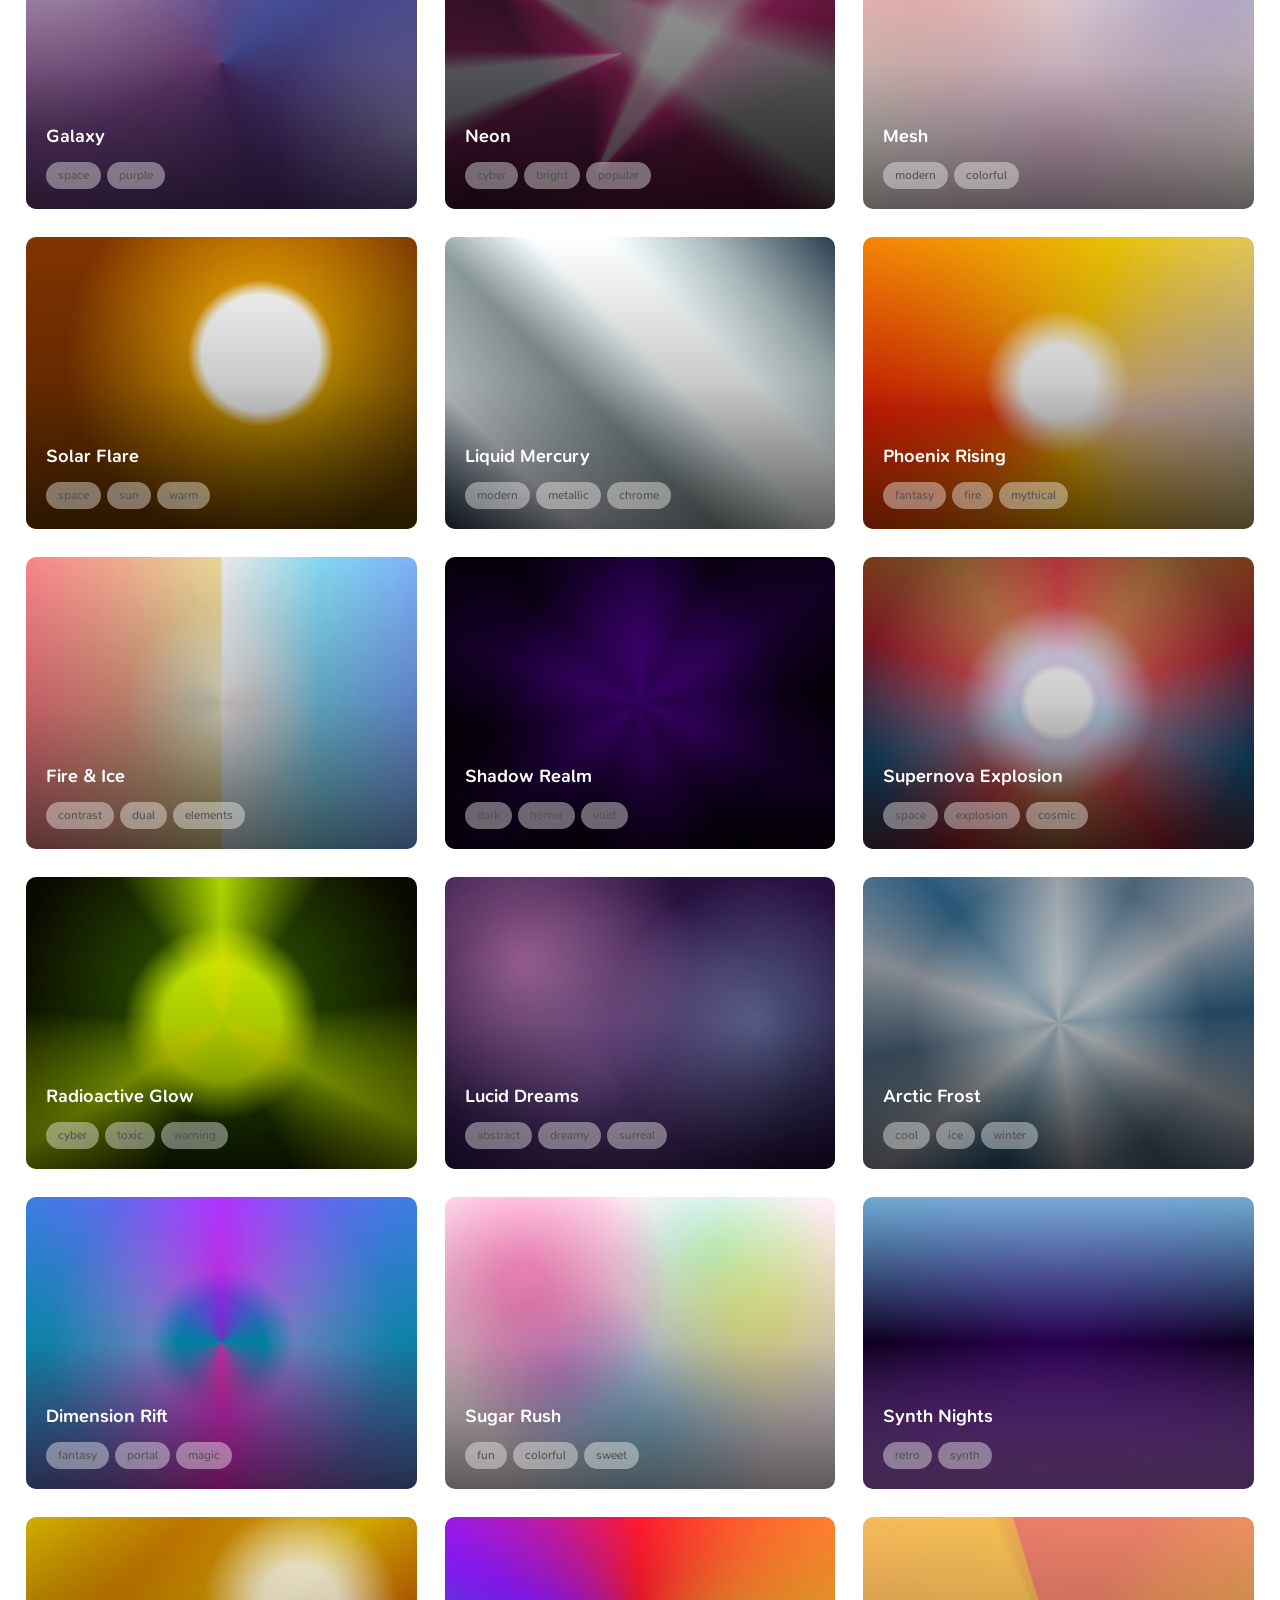
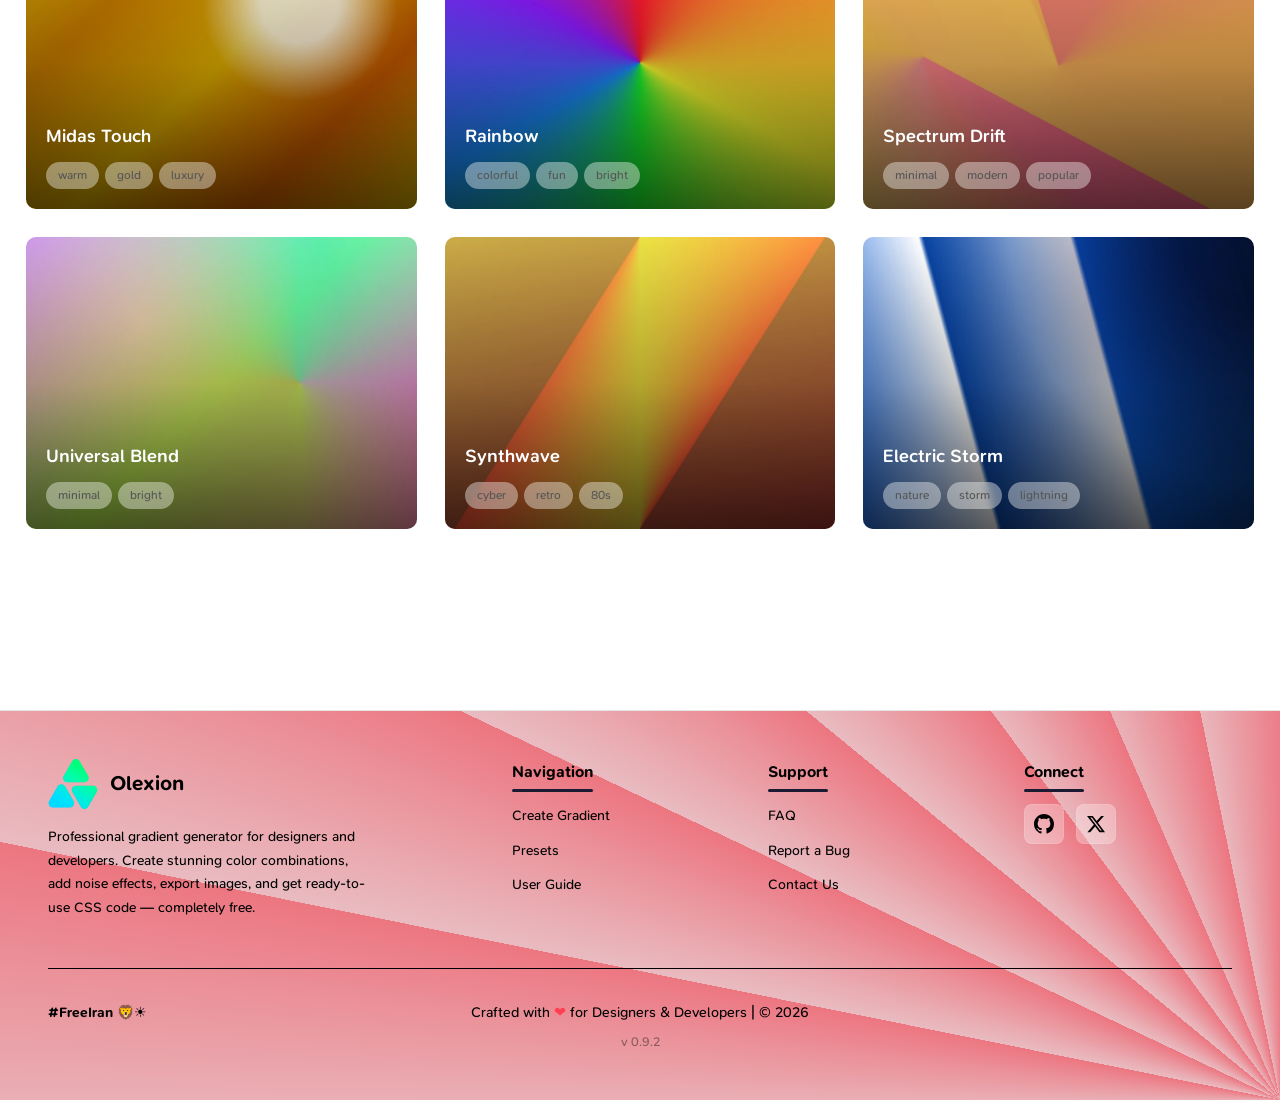
==== commit 7ab13396: "filters performance fix and File Manager update" ====
--- a/index.html
+++ b/index.html
@@ -5,7 +5,7 @@
     <meta name="viewport" content="width=device-width, initial-scale=1" />
   
     <!-- Primary Meta -->
-    <title>Olexion - CSS Gradient</title>
+    <title>Olexion – CSS Gradient Generator</title>
     <meta name="description" content="Create advanced CSS gradients with noise, grain textures and filters. Export to CSS, PNG, JPG or SVG instantly. Free online tool for developers and designers." />
     <meta name="author" content="Olexion" />
     <meta name="robots" content="index, follow, max-image-preview:large" />
@@ -25,7 +25,7 @@
     <meta property="og:title" content="Olexion — Advanced CSS Gradient Generator" />
     <meta property="og:description" content="Generate beautiful gradients with noise and export to CSS or image formats instantly." />
     <meta property="og:image" content="https://olexion.com/og-image.webp" />
-    <meta property="og:image:type" content="image/jpeg" />
+    <meta property="og:image:type" content="image/webp" />
     <meta property="og:image:width" content="1200" />
     <meta property="og:image:height" content="630" />
     <meta property="og:image:alt" content="Olexion gradient generator preview interface" />
@@ -142,7 +142,7 @@
       <div class="hero-header">
         <h2 class="hero-title">Olexion</h2>
         <p class="hero-subtitle">Design modern gradients with full control, noise & export-ready output.</p>
-        <img class="hero-logo floating" src="./LOGO.svg" alt="hero logo" aria-hidden="true"/>
+        <img class="hero-logo floating" src="./LOGO.svg" alt="Olexion logo" aria-hidden="true"/>
       </div>
       <ul class="features-list">
         <li class="feature-item" data-reveal>
@@ -184,7 +184,7 @@
           </div>
           <div class="feature-content">
             <h3>CSS Output</h3>
-            <p>Responsive css code</p>
+            <p>Responsive CSS code</p>
           </div>
         </li>
         <li class="feature-item" data-reveal>
@@ -218,14 +218,14 @@
           </div>
           <div class="feature-content">
             <h3>Filters</h3>
-            <p>Adjust contrast, Hue, and visual balance</p>
+            <p>Adjust contrast, hue, and visual balance</p>
           </div>
         </li>
       </ul>
       <p class="hero-tagline">Build your creativity, gradient by gradient</p>
     </div>
     <a href="./editor.html" class="btn-enter-editor">
-      <span>Enter the Olexion</span>
+      <span>Enter Olexion</span>
       <svg class="icon-arrow" width="24" height="24" viewBox="0 0 24 24" fill="none">
         <defs>
           <linearGradient id="arrowGradient" x1="0%" y1="0%" x2="100%" y2="100%">
@@ -283,8 +283,8 @@
             <path d="M5 12h14M12 5l7 7-7 7" />
           </svg>
         </a>
-      </div> -->
-    </section>
+      </div> 
+    </section> -->
   </main>
 
   <!-- Footer -->
@@ -296,7 +296,7 @@
         <!-- Brand -->
         <div class="footer-brand">
           <div class="footer-logo-wrapper">
-            <img class="footer-logo" src="./LOGO.svg" alt="footer logo" width="60" height="60">
+            <img class="footer-logo" src="./LOGO.svg" alt="Olexion logo" width="60" height="60">
             <span class="footer-brand-name">Olexion</span>
           </div>
           <p class="footer-description">
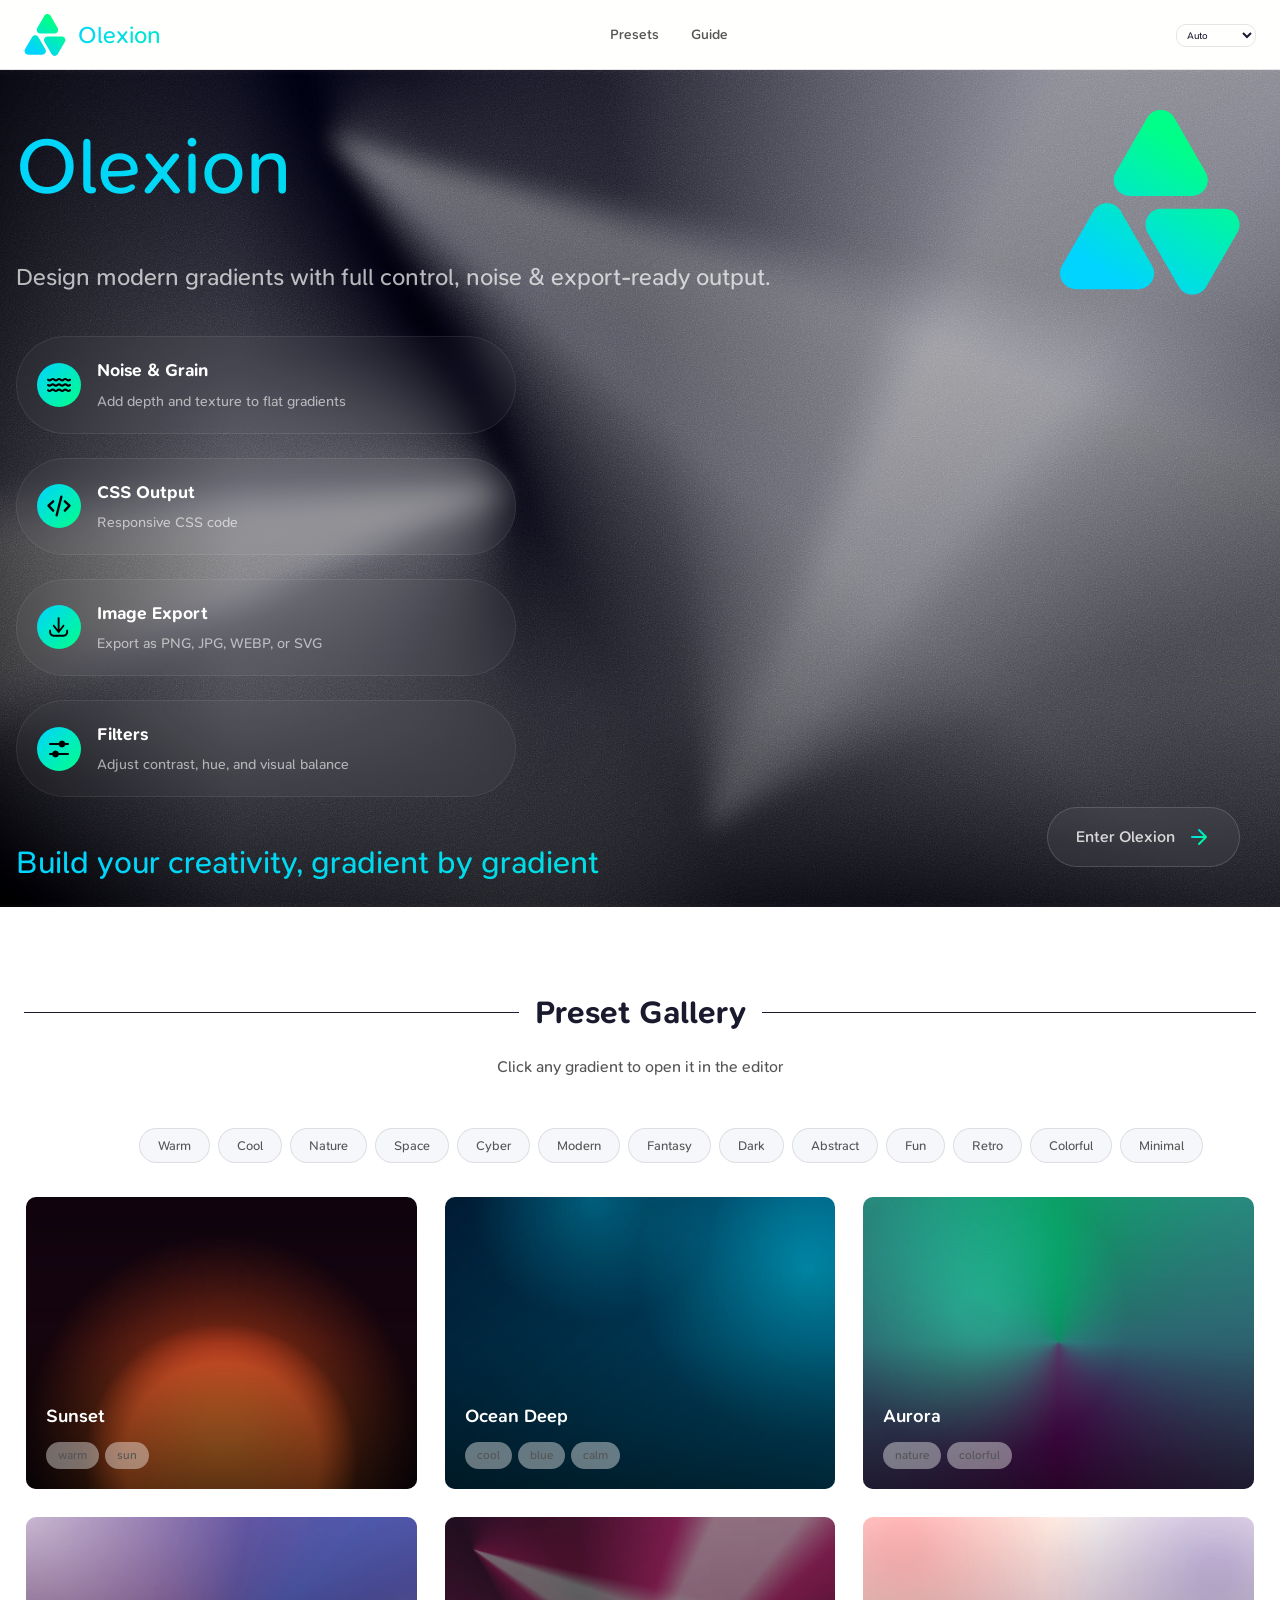
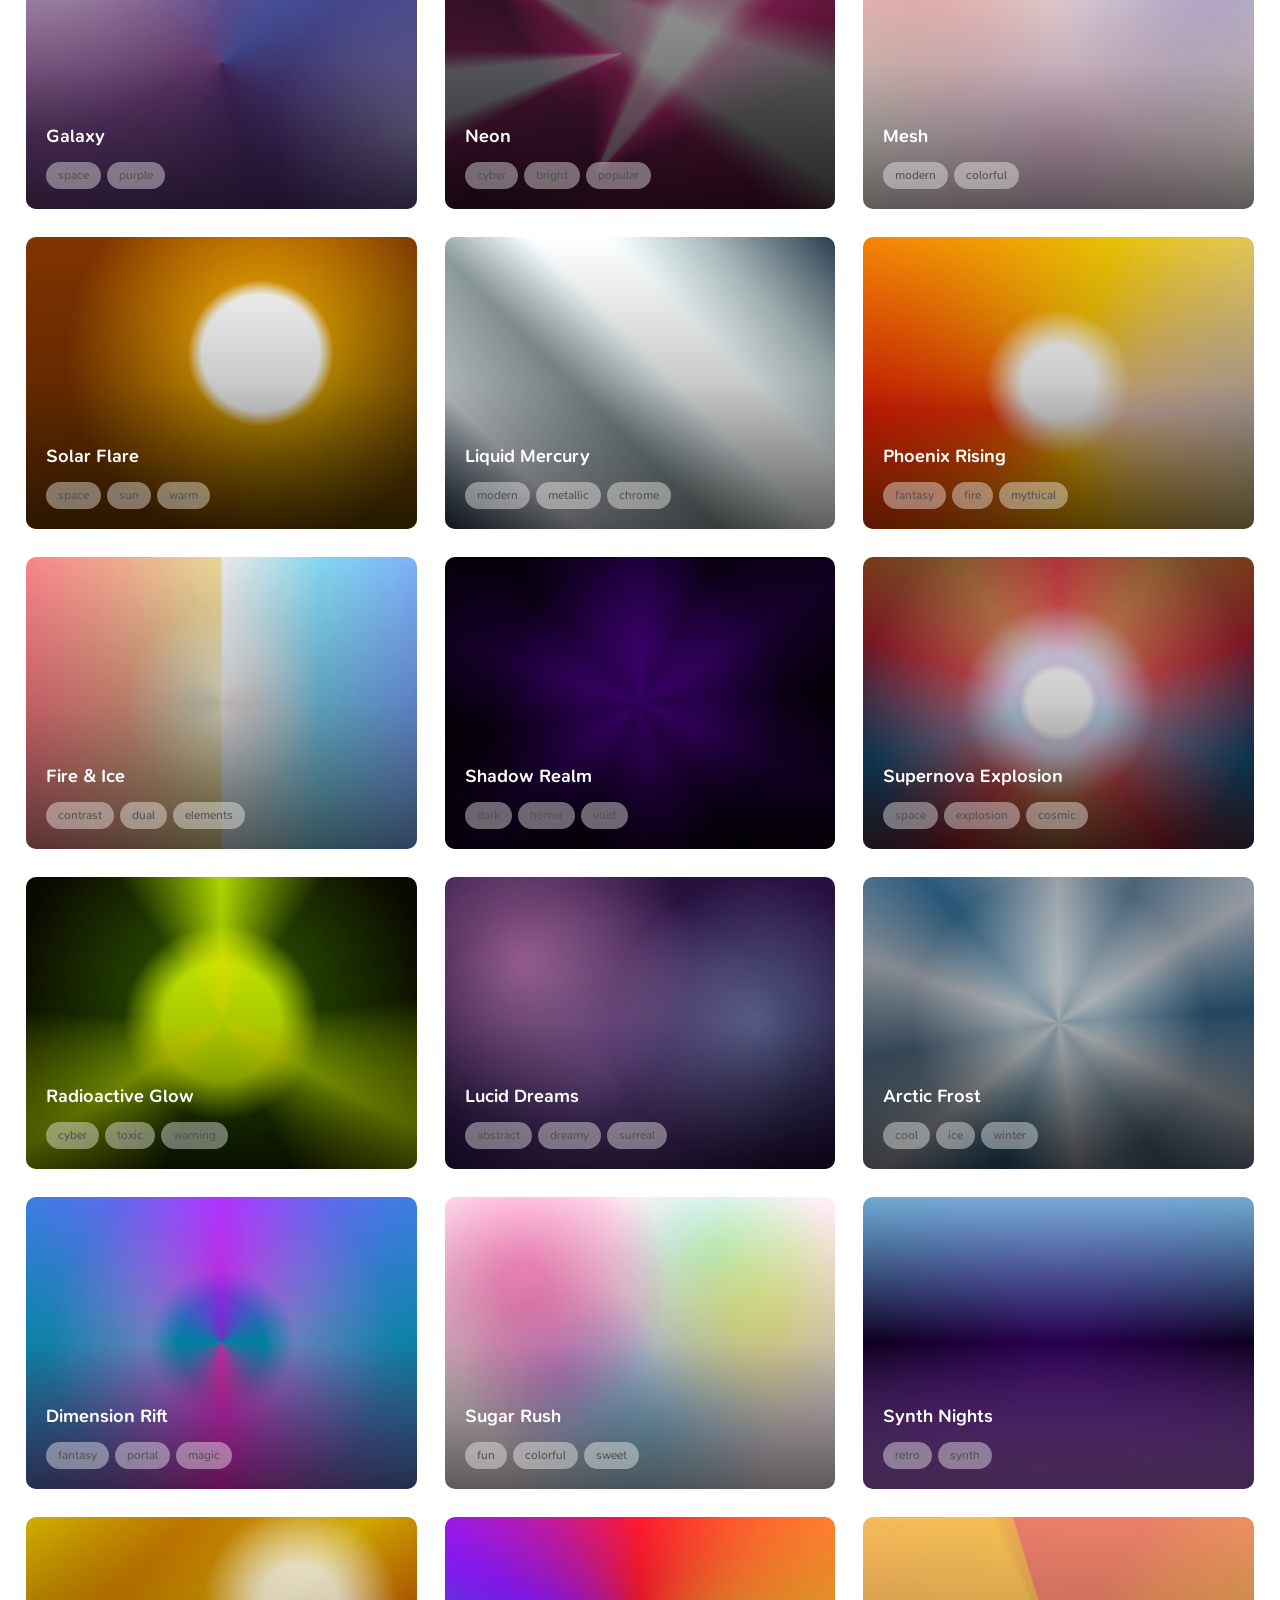
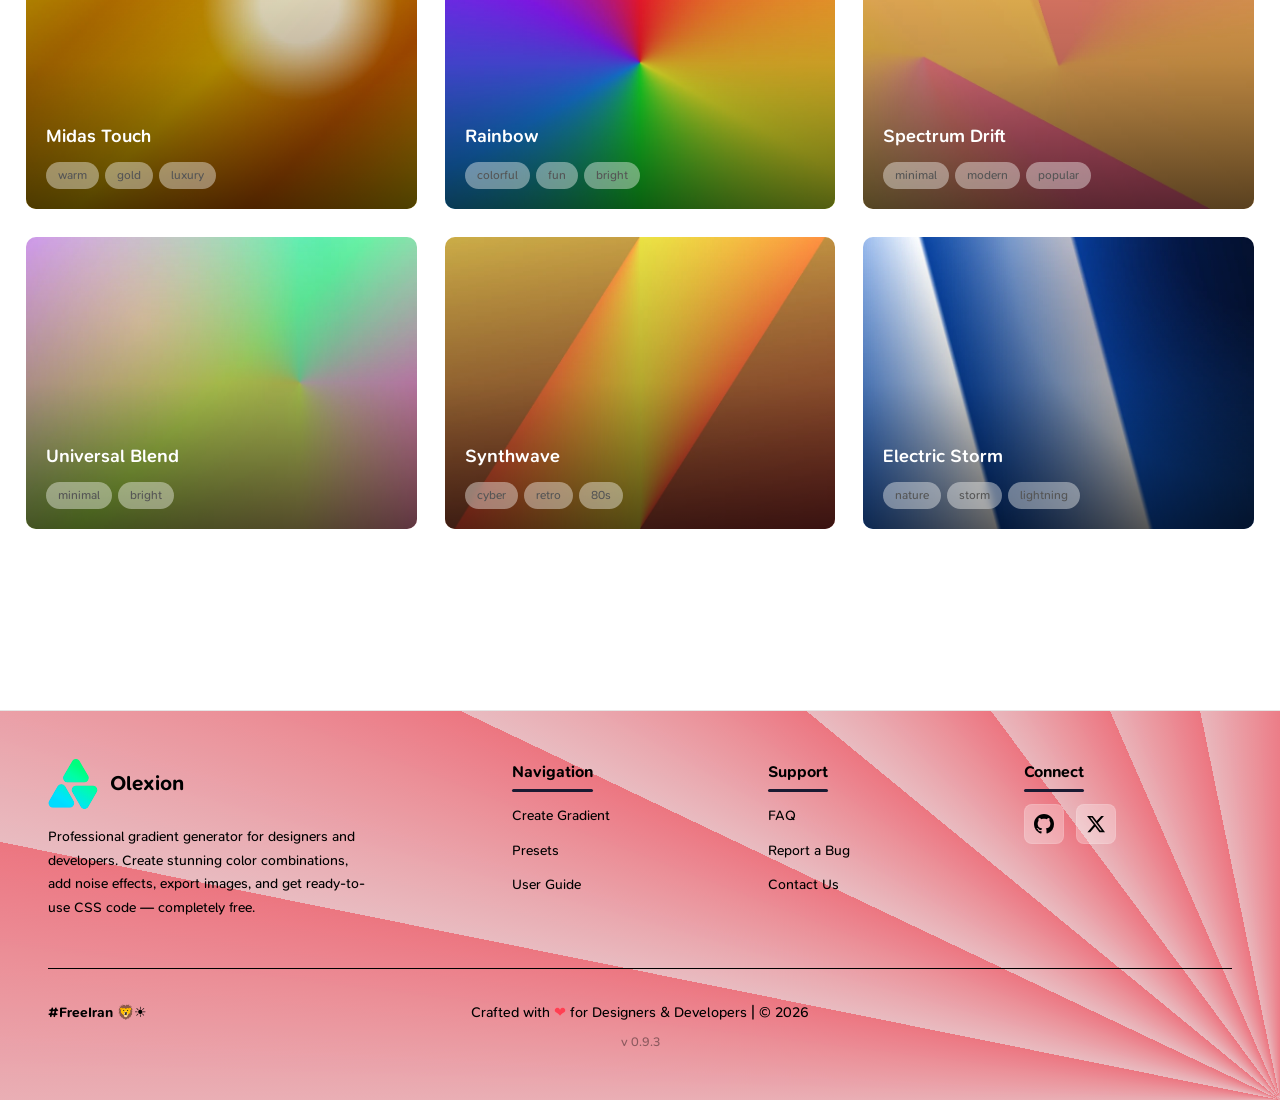
==== commit de11240e: "v0.9.3" ====
--- a/index.html
+++ b/index.html
@@ -360,7 +360,7 @@
         <p class="footer-copyright">
           Crafted with <span class="heart">❤️</span> for Designers & Developers | © 2026
         </p>
-        <p class="footer-version">v 0.9.2</p>
+        <p class="footer-version">v 0.9.3</p>
       </div>
     </div>
   </footer>
